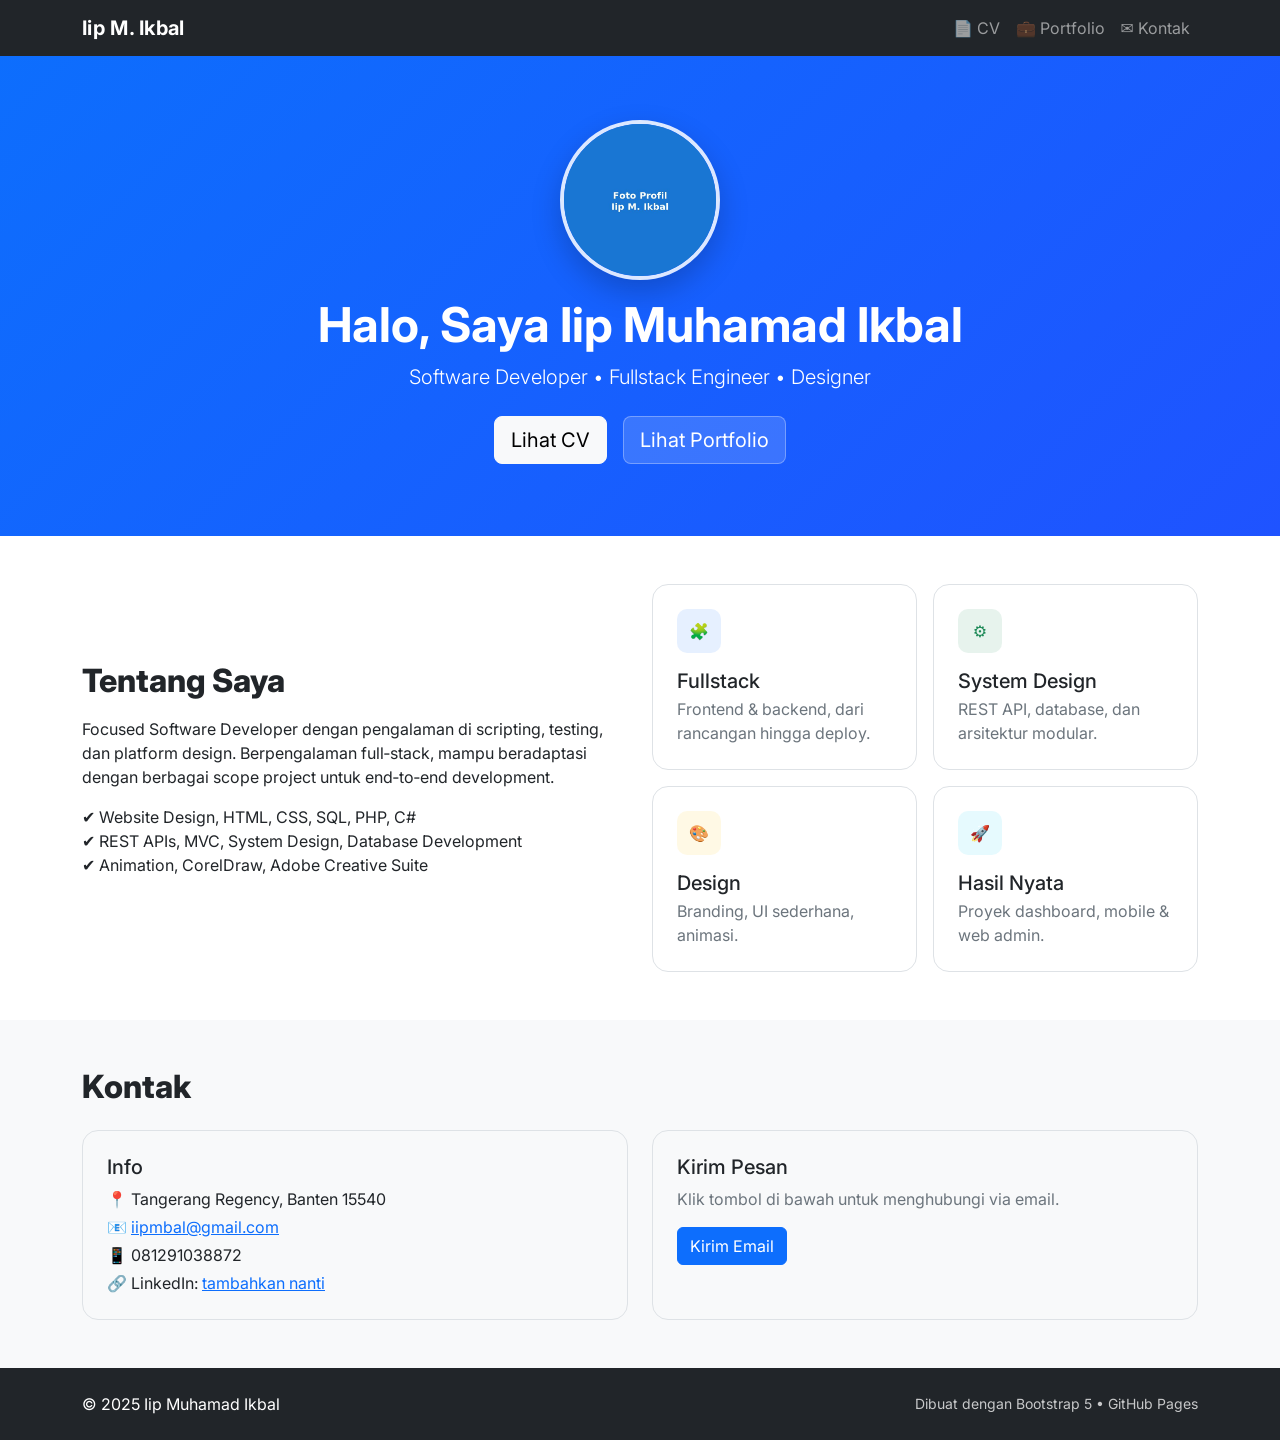
==== index.html @ e557d1f0 "Add files via upload" ====
<!DOCTYPE html>
<html lang="id">
<head>
  <meta charset="UTF-8" />
  <meta name="viewport" content="width=device-width, initial-scale=1" />
  <title>Iip Muhamad Ikbal — Portfolio</title>
  <meta name="description" content="CV & Portfolio Iip Muhamad Ikbal" />
  <link href="https://cdn.jsdelivr.net/npm/bootstrap@5.3.2/dist/css/bootstrap.min.css" rel="stylesheet" />
  <link rel="preconnect" href="https://fonts.googleapis.com">
  <link rel="preconnect" href="https://fonts.gstatic.com" crossorigin>
  <link href="https://fonts.googleapis.com/css2?family=Inter:wght@400;600;800&display=swap" rel="stylesheet">
  <style>
    body { font-family: Inter, system-ui, -apple-system, Segoe UI, Roboto, Ubuntu, Cantarell, 'Helvetica Neue', Arial, 'Noto Sans', 'Apple Color Emoji', 'Segoe UI Emoji', 'Segoe UI Symbol', 'Noto Color Emoji'; }
    .navbar-brand { font-weight: 700; letter-spacing: .3px; }
    .hero { background: linear-gradient(135deg,#0d6efd,#1f53ff); color:#fff; }
    .avatar { width: 160px; height:160px; object-fit: cover; border-radius: 50%; border:4px solid rgba(255,255,255,.85); box-shadow: 0 12px 30px rgba(0,0,0,.2); }
    .btn-soft { background: rgba(255,255,255,.15); border:1px solid rgba(255,255,255,.3); color:#fff; }
    .btn-soft:hover { background: rgba(255,255,255,.25); color:#fff; }
    .section-title { font-weight:800; }
    .feature-icon { width:44px; height:44px; border-radius:10px; display:flex; align-items:center; justify-content:center; }
    footer a { color: #fff; text-decoration: underline; }
  </style>
</head>
<body>
  <!-- Navbar -->
  <nav class="navbar navbar-expand-lg navbar-dark bg-dark fixed-top">
    <div class="container">
      <a class="navbar-brand" href="index.html">Iip M. Ikbal</a>
      <button class="navbar-toggler" type="button" data-bs-toggle="collapse" data-bs-target="#nav" aria-controls="nav" aria-expanded="false" aria-label="Toggle navigation">
        <span class="navbar-toggler-icon"></span>
      </button>
      <div id="nav" class="collapse navbar-collapse">
        <ul class="navbar-nav ms-auto">
          <li class="nav-item"><a class="nav-link" href="cv.html">📄 CV</a></li>
          <li class="nav-item"><a class="nav-link" href="portfolio.html">💼 Portfolio</a></li>
          <li class="nav-item"><a class="nav-link" href="#kontak">✉️ Kontak</a></li>
        </ul>
      </div>
    </div>
  </nav>

  <!-- Hero -->
  <header class="hero py-5 mt-5">
    <div class="container text-center py-4">
      <img src="assets/foto.jpg" class="avatar mb-3" alt="Foto Iip Muhamad Ikbal" />
      <h1 class="display-5 fw-bold">Halo, Saya Iip Muhamad Ikbal</h1>
      <p class="lead mb-4">Software Developer • Fullstack Engineer • Designer</p>
      <div class="d-flex gap-3 justify-content-center">
        <a class="btn btn-light btn-lg" href="cv.html">Lihat CV</a>
        <a class="btn btn-soft btn-lg" href="portfolio.html">Lihat Portfolio</a>
      </div>
    </div>
  </header>

  <!-- Highlight Section -->
  <section class="py-5">
    <div class="container">
      <div class="row g-4 align-items-center">
        <div class="col-lg-6">
          <h2 class="section-title mb-3">Tentang Saya</h2>
          <p>Focused Software Developer dengan pengalaman di scripting, testing, dan platform design. Berpengalaman full‑stack, mampu beradaptasi dengan berbagai scope project untuk end‑to‑end development.</p>
          <ul class="list-unstyled">
            <li>✔️ Website Design, HTML, CSS, SQL, PHP, C#</li>
            <li>✔️ REST APIs, MVC, System Design, Database Development</li>
            <li>✔️ Animation, CorelDraw, Adobe Creative Suite</li>
          </ul>
        </div>
        <div class="col-lg-6">
          <div class="row g-3">
            <div class="col-6">
              <div class="border rounded-4 p-4 h-100">
                <div class="feature-icon bg-primary bg-opacity-10 text-primary mb-3"><span>🧩</span></div>
                <h5 class="mb-1">Fullstack</h5>
                <p class="mb-0 text-secondary">Frontend & backend, dari rancangan hingga deploy.</p>
              </div>
            </div>
            <div class="col-6">
              <div class="border rounded-4 p-4 h-100">
                <div class="feature-icon bg-success bg-opacity-10 text-success mb-3"><span>⚙️</span></div>
                <h5 class="mb-1">System Design</h5>
                <p class="mb-0 text-secondary">REST API, database, dan arsitektur modular.</p>
              </div>
            </div>
            <div class="col-6">
              <div class="border rounded-4 p-4 h-100">
                <div class="feature-icon bg-warning bg-opacity-10 text-warning mb-3"><span>🎨</span></div>
                <h5 class="mb-1">Design</h5>
                <p class="mb-0 text-secondary">Branding, UI sederhana, animasi.</p>
              </div>
            </div>
            <div class="col-6">
              <div class="border rounded-4 p-4 h-100">
                <div class="feature-icon bg-info bg-opacity-10 text-info mb-3"><span>🚀</span></div>
                <h5 class="mb-1">Hasil Nyata</h5>
                <p class="mb-0 text-secondary">Proyek dashboard, mobile & web admin.</p>
              </div>
            </div>
          </div>
        </div>
      </div>
    </div>
  </section>

  <!-- Contact -->
  <section id="kontak" class="py-5 bg-light">
    <div class="container">
      <h2 class="section-title mb-4">Kontak</h2>
      <div class="row g-4">
        <div class="col-md-6">
          <div class="p-4 border rounded-4 h-100">
            <h5>Info</h5>
            <p class="mb-1">📍 Tangerang Regency, Banten 15540</p>
            <p class="mb-1">📧 <a href="mailto:iipmbal@gmail.com">iipmbal@gmail.com</a></p>
            <p class="mb-1">📱 081291038872</p>
            <p class="mb-0">🔗 LinkedIn: <a href="#" title="Tambahkan nanti">tambahkan nanti</a></p>
          </div>
        </div>
        <div class="col-md-6">
          <div class="p-4 border rounded-4 h-100">
            <h5>Kirim Pesan</h5>
            <p class="text-secondary">Klik tombol di bawah untuk menghubungi via email.</p>
            <a class="btn btn-primary" href="mailto:iipmbal@gmail.com?subject=Halo%20Iip%20-%20Terkait%20Portfolio">Kirim Email</a>
          </div>
        </div>
      </div>
    </div>
  </section>

  <footer class="bg-dark text-white py-4">
    <div class="container d-flex flex-column flex-md-row justify-content-between align-items-center">
      <div>© 2025 Iip Muhamad Ikbal</div>
      <div class="small opacity-75">Dibuat dengan Bootstrap 5 • GitHub Pages</div>
    </div>
  </footer>

  <script src="https://cdn.jsdelivr.net/npm/bootstrap@5.3.2/dist/js/bootstrap.bundle.min.js"></script>
</body>
</html>
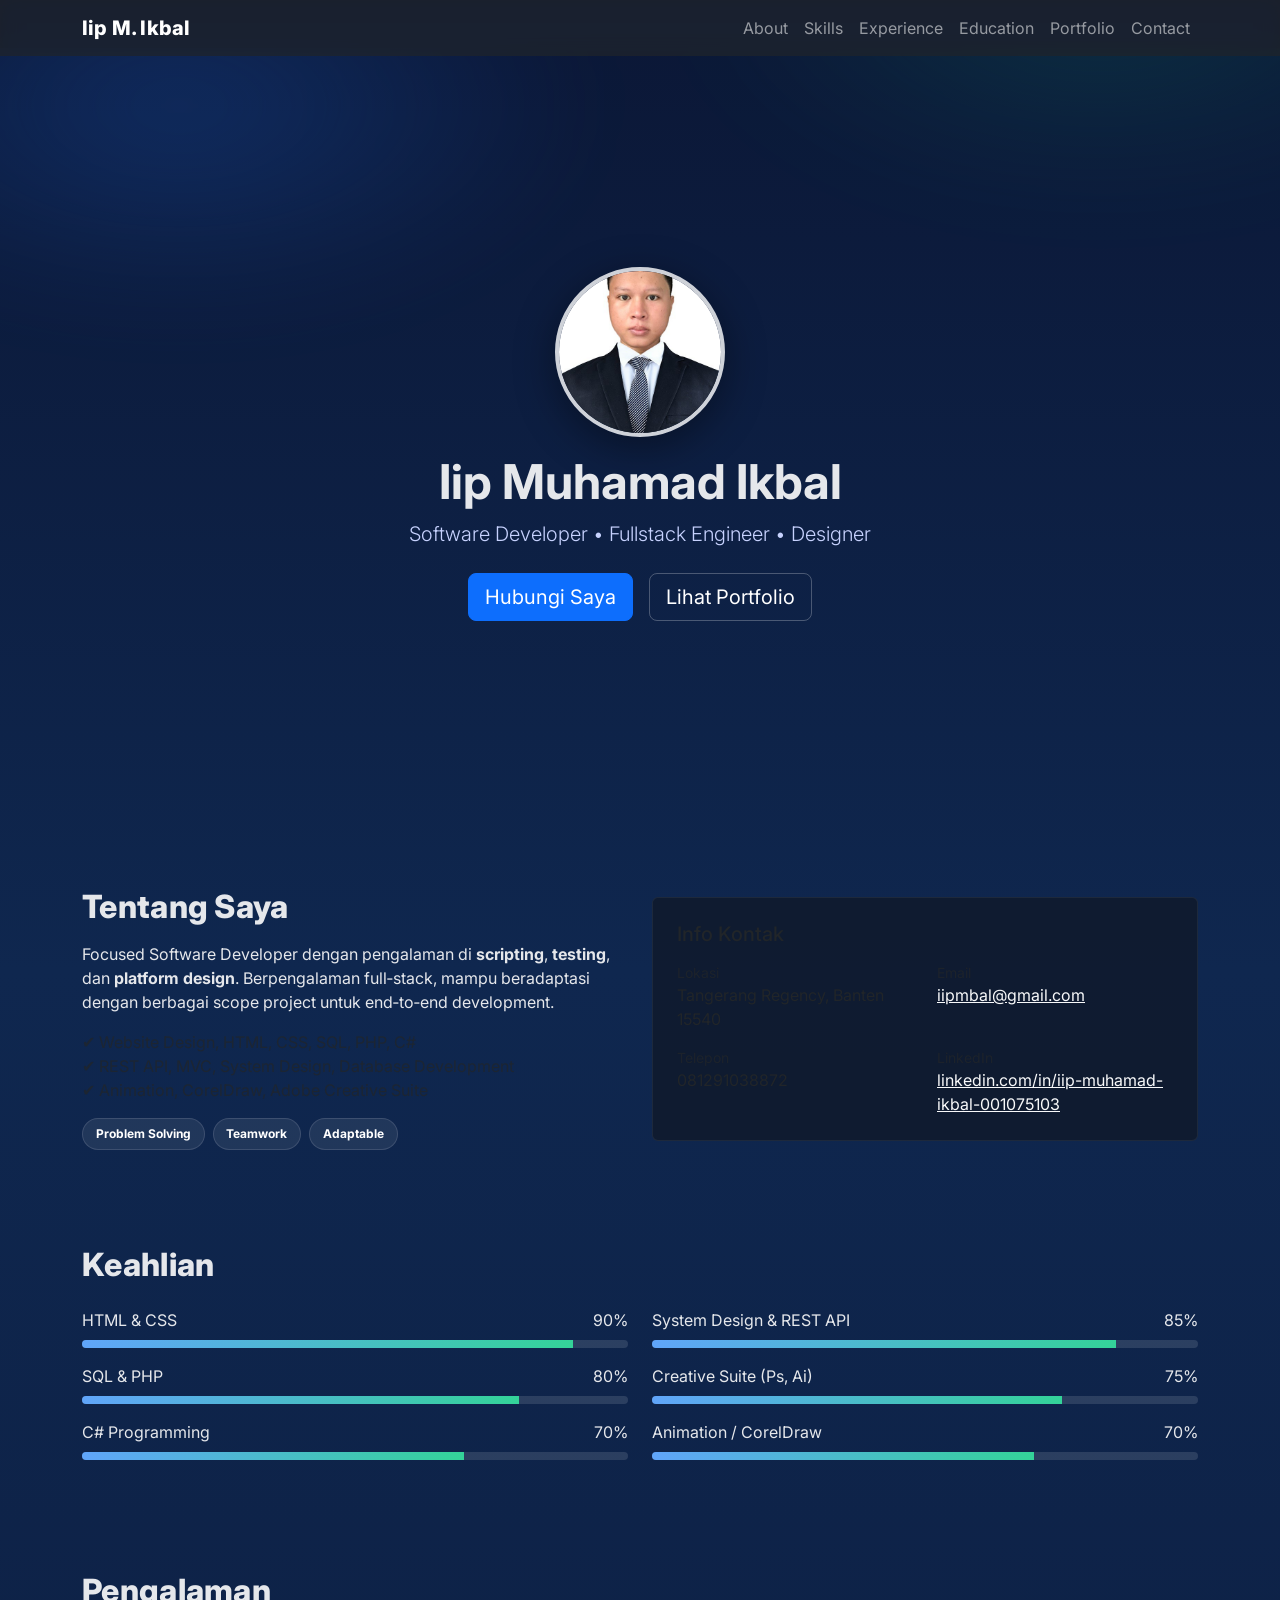
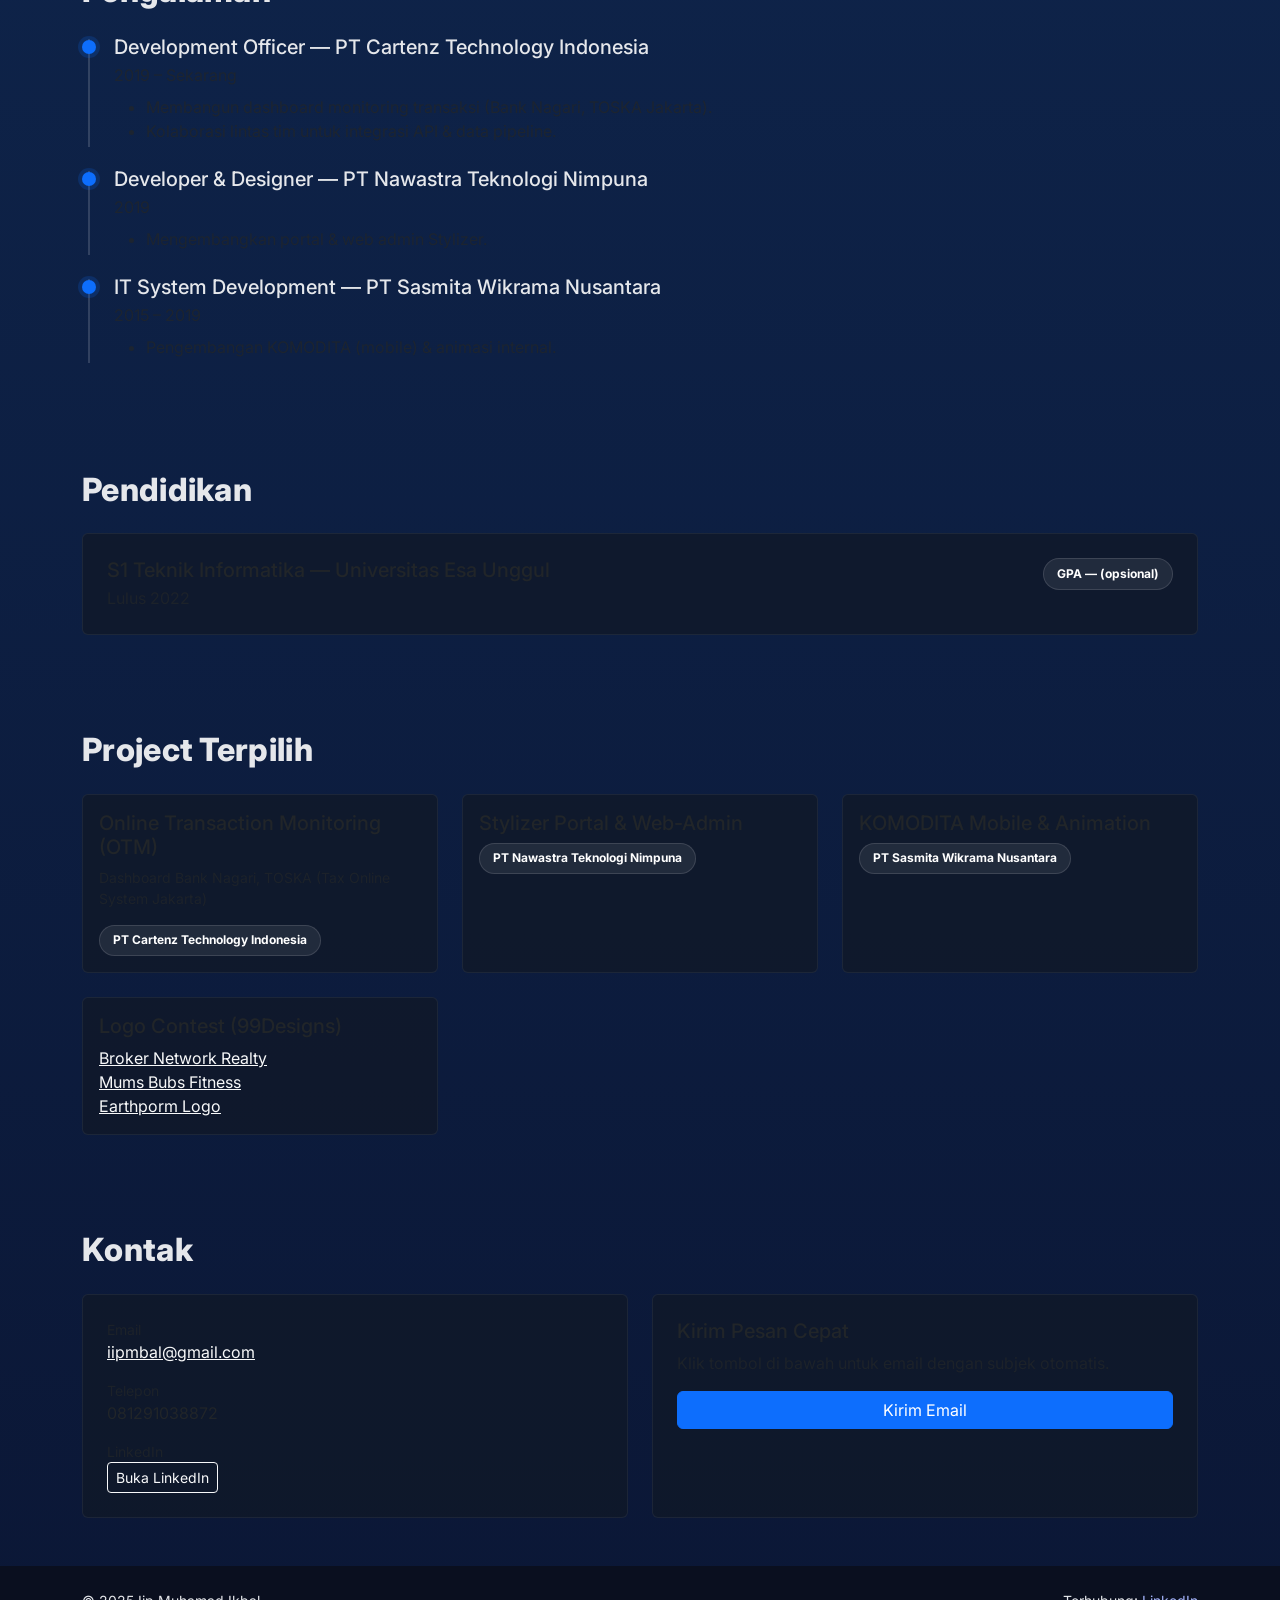
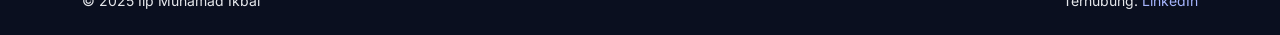
==== commit e11797e1: "Add files via upload" ====
--- a/index.html
+++ b/index.html
@@ -1,138 +1,161 @@
 <!DOCTYPE html>
-<html lang="id">
-<head>
-  <meta charset="UTF-8" />
-  <meta name="viewport" content="width=device-width, initial-scale=1" />
-  <title>Iip Muhamad Ikbal — Portfolio</title>
-  <meta name="description" content="CV & Portfolio Iip Muhamad Ikbal" />
-  <link href="https://cdn.jsdelivr.net/npm/bootstrap@5.3.2/dist/css/bootstrap.min.css" rel="stylesheet" />
-  <link rel="preconnect" href="https://fonts.googleapis.com">
-  <link rel="preconnect" href="https://fonts.gstatic.com" crossorigin>
-  <link href="https://fonts.googleapis.com/css2?family=Inter:wght@400;600;800&display=swap" rel="stylesheet">
-  <style>
-    body { font-family: Inter, system-ui, -apple-system, Segoe UI, Roboto, Ubuntu, Cantarell, 'Helvetica Neue', Arial, 'Noto Sans', 'Apple Color Emoji', 'Segoe UI Emoji', 'Segoe UI Symbol', 'Noto Color Emoji'; }
-    .navbar-brand { font-weight: 700; letter-spacing: .3px; }
-    .hero { background: linear-gradient(135deg,#0d6efd,#1f53ff); color:#fff; }
-    .avatar { width: 160px; height:160px; object-fit: cover; border-radius: 50%; border:4px solid rgba(255,255,255,.85); box-shadow: 0 12px 30px rgba(0,0,0,.2); }
-    .btn-soft { background: rgba(255,255,255,.15); border:1px solid rgba(255,255,255,.3); color:#fff; }
-    .btn-soft:hover { background: rgba(255,255,255,.25); color:#fff; }
-    .section-title { font-weight:800; }
-    .feature-icon { width:44px; height:44px; border-radius:10px; display:flex; align-items:center; justify-content:center; }
-    footer a { color: #fff; text-decoration: underline; }
-  </style>
+<html lang="id"><head>
+<meta charset="UTF-8"><meta name="viewport" content="width=device-width, initial-scale=1">
+<title>Iip Muhamad Ikbal — Portfolio</title>
+<meta name="description" content="Portfolio & CV Iip Muhamad Ikbal (Software Developer, Fullstack Engineer, Designer)">
+<link href="https://cdn.jsdelivr.net/npm/bootstrap@5.3.2/dist/css/bootstrap.min.css" rel="stylesheet">
+<link rel="preconnect" href="https://fonts.googleapis.com"><link rel="preconnect" href="https://fonts.gstatic.com" crossorigin>
+<link href="https://fonts.googleapis.com/css2?family=Inter:wght@400;600;800&display=swap" rel="stylesheet">
+<link rel="stylesheet" href="css/style.css">
 </head>
 <body>
-  <!-- Navbar -->
-  <nav class="navbar navbar-expand-lg navbar-dark bg-dark fixed-top">
-    <div class="container">
-      <a class="navbar-brand" href="index.html">Iip M. Ikbal</a>
-      <button class="navbar-toggler" type="button" data-bs-toggle="collapse" data-bs-target="#nav" aria-controls="nav" aria-expanded="false" aria-label="Toggle navigation">
-        <span class="navbar-toggler-icon"></span>
-      </button>
-      <div id="nav" class="collapse navbar-collapse">
-        <ul class="navbar-nav ms-auto">
-          <li class="nav-item"><a class="nav-link" href="cv.html">📄 CV</a></li>
-          <li class="nav-item"><a class="nav-link" href="portfolio.html">💼 Portfolio</a></li>
-          <li class="nav-item"><a class="nav-link" href="#kontak">✉️ Kontak</a></li>
-        </ul>
+<nav class="navbar navbar-expand-lg navbar-dark bg-dark bg-opacity-75 fixed-top"><div class="container">
+<a class="navbar-brand" href="#home">Iip M. Ikbal</a>
+<button class="navbar-toggler" type="button" data-bs-toggle="collapse" data-bs-target="#nav"><span class="navbar-toggler-icon"></span></button>
+<div id="nav" class="collapse navbar-collapse">
+  <ul class="navbar-nav ms-auto">
+    <li class="nav-item"><a class="nav-link" href="#about">About</a></li>
+    <li class="nav-item"><a class="nav-link" href="#skills">Skills</a></li>
+    <li class="nav-item"><a class="nav-link" href="#experience">Experience</a></li>
+    <li class="nav-item"><a class="nav-link" href="#education">Education</a></li>
+    <li class="nav-item"><a class="nav-link" href="#portfolio">Portfolio</a></li>
+    <li class="nav-item"><a class="nav-link" href="#contact">Contact</a></li>
+  </ul>
+</div></div></nav>
+
+<header id="home" class="hero py-5 mt-5">
+  <div class="glow"></div>
+  <div class="container text-center py-5">
+    <img src="assets/foto.jpg" alt="Foto Iip Muhamad Ikbal" class="avatar mb-3">
+    <h1 class="display-5 fw-bold">Iip Muhamad Ikbal</h1>
+    <p class="lead lead-muted mb-4">Software Developer • Fullstack Engineer • Designer</p>
+    <div class="d-flex gap-3 justify-content-center">
+      <a href="#contact" class="btn btn-primary btn-lg">Hubungi Saya</a>
+      <a href="#portfolio" class="btn btn-ghost btn-lg">Lihat Portfolio</a>
+    </div>
+  </div>
+</header>
+
+<section id="about" class="py-5"><div class="container">
+  <div class="row g-4 align-items-center">
+    <div class="col-lg-6">
+      <h2 class="section-title mb-3">Tentang Saya</h2>
+      <p>Focused Software Developer dengan pengalaman di <b>scripting</b>, <b>testing</b>, dan <b>platform design</b>. Berpengalaman full‑stack, mampu beradaptasi dengan berbagai scope project untuk end‑to‑end development.</p>
+      <ul class="list-unstyled text-muted">
+        <li>✔️ Website Design, HTML, CSS, SQL, PHP, C#</li>
+        <li>✔️ REST API, MVC, System Design, Database Development</li>
+        <li>✔️ Animation, CorelDraw, Adobe Creative Suite</li>
+      </ul>
+      <div class="d-flex gap-2 mt-3">
+        <span class="badge badge-skill">Problem Solving</span>
+        <span class="badge badge-skill">Teamwork</span>
+        <span class="badge badge-skill">Adaptable</span>
       </div>
     </div>
-  </nav>
-
-  <!-- Hero -->
-  <header class="hero py-5 mt-5">
-    <div class="container text-center py-4">
-      <img src="assets/foto.jpg" class="avatar mb-3" alt="Foto Iip Muhamad Ikbal" />
-      <h1 class="display-5 fw-bold">Halo, Saya Iip Muhamad Ikbal</h1>
-      <p class="lead mb-4">Software Developer • Fullstack Engineer • Designer</p>
-      <div class="d-flex gap-3 justify-content-center">
-        <a class="btn btn-light btn-lg" href="cv.html">Lihat CV</a>
-        <a class="btn btn-soft btn-lg" href="portfolio.html">Lihat Portfolio</a>
-      </div>
-    </div>
-  </header>
-
-  <!-- Highlight Section -->
-  <section class="py-5">
-    <div class="container">
-      <div class="row g-4 align-items-center">
-        <div class="col-lg-6">
-          <h2 class="section-title mb-3">Tentang Saya</h2>
-          <p>Focused Software Developer dengan pengalaman di scripting, testing, dan platform design. Berpengalaman full‑stack, mampu beradaptasi dengan berbagai scope project untuk end‑to‑end development.</p>
-          <ul class="list-unstyled">
-            <li>✔️ Website Design, HTML, CSS, SQL, PHP, C#</li>
-            <li>✔️ REST APIs, MVC, System Design, Database Development</li>
-            <li>✔️ Animation, CorelDraw, Adobe Creative Suite</li>
-          </ul>
-        </div>
-        <div class="col-lg-6">
-          <div class="row g-3">
-            <div class="col-6">
-              <div class="border rounded-4 p-4 h-100">
-                <div class="feature-icon bg-primary bg-opacity-10 text-primary mb-3"><span>🧩</span></div>
-                <h5 class="mb-1">Fullstack</h5>
-                <p class="mb-0 text-secondary">Frontend & backend, dari rancangan hingga deploy.</p>
-              </div>
-            </div>
-            <div class="col-6">
-              <div class="border rounded-4 p-4 h-100">
-                <div class="feature-icon bg-success bg-opacity-10 text-success mb-3"><span>⚙️</span></div>
-                <h5 class="mb-1">System Design</h5>
-                <p class="mb-0 text-secondary">REST API, database, dan arsitektur modular.</p>
-              </div>
-            </div>
-            <div class="col-6">
-              <div class="border rounded-4 p-4 h-100">
-                <div class="feature-icon bg-warning bg-opacity-10 text-warning mb-3"><span>🎨</span></div>
-                <h5 class="mb-1">Design</h5>
-                <p class="mb-0 text-secondary">Branding, UI sederhana, animasi.</p>
-              </div>
-            </div>
-            <div class="col-6">
-              <div class="border rounded-4 p-4 h-100">
-                <div class="feature-icon bg-info bg-opacity-10 text-info mb-3"><span>🚀</span></div>
-                <h5 class="mb-1">Hasil Nyata</h5>
-                <p class="mb-0 text-secondary">Proyek dashboard, mobile & web admin.</p>
-              </div>
-            </div>
-          </div>
+    <div class="col-lg-6">
+      <div class="card p-4">
+        <h5 class="mb-3">Info Kontak</h5>
+        <div class="row">
+          <div class="col-6"><div class="small text-muted">Lokasi</div><div>Tangerang Regency, Banten 15540</div></div>
+          <div class="col-6"><div class="small text-muted">Email</div><div><a href="mailto:iipmbal@gmail.com" class="link-light">iipmbal@gmail.com</a></div></div>
+          <div class="col-6 mt-3"><div class="small text-muted">Telepon</div><div>081291038872</div></div>
+          <div class="col-6 mt-3"><div class="small text-muted">LinkedIn</div><div><a target="_blank" href="https://www.linkedin.com/in/iip-muhamad-ikbal-001075103/" class="link-light">linkedin.com/in/iip-muhamad-ikbal-001075103</a></div></div>
         </div>
       </div>
     </div>
-  </section>
+  </div>
+</div></section>
 
-  <!-- Contact -->
-  <section id="kontak" class="py-5 bg-light">
-    <div class="container">
-      <h2 class="section-title mb-4">Kontak</h2>
-      <div class="row g-4">
-        <div class="col-md-6">
-          <div class="p-4 border rounded-4 h-100">
-            <h5>Info</h5>
-            <p class="mb-1">📍 Tangerang Regency, Banten 15540</p>
-            <p class="mb-1">📧 <a href="mailto:iipmbal@gmail.com">iipmbal@gmail.com</a></p>
-            <p class="mb-1">📱 081291038872</p>
-            <p class="mb-0">🔗 LinkedIn: <a href="#" title="Tambahkan nanti">tambahkan nanti</a></p>
-          </div>
-        </div>
-        <div class="col-md-6">
-          <div class="p-4 border rounded-4 h-100">
-            <h5>Kirim Pesan</h5>
-            <p class="text-secondary">Klik tombol di bawah untuk menghubungi via email.</p>
-            <a class="btn btn-primary" href="mailto:iipmbal@gmail.com?subject=Halo%20Iip%20-%20Terkait%20Portfolio">Kirim Email</a>
-          </div>
-        </div>
-      </div>
+<section id="skills" class="py-5"><div class="container">
+  <h2 class="section-title mb-4">Keahlian</h2>
+  <div class="row g-4">
+    <div class="col-md-6">
+      <div class="mb-2 d-flex justify-content-between"><span>HTML & CSS</span><span>90%</span></div>
+      <div class="progress mb-3"><div class="progress-bar" style="width:90%"></div></div>
+      <div class="mb-2 d-flex justify-content-between"><span>SQL & PHP</span><span>80%</span></div>
+      <div class="progress mb-3"><div class="progress-bar" style="width:80%"></div></div>
+      <div class="mb-2 d-flex justify-content-between"><span>C# Programming</span><span>70%</span></div>
+      <div class="progress mb-3"><div class="progress-bar" style="width:70%"></div></div>
     </div>
-  </section>
+    <div class="col-md-6">
+      <div class="mb-2 d-flex justify-content-between"><span>System Design & REST API</span><span>85%</span></div>
+      <div class="progress mb-3"><div class="progress-bar" style="width:85%"></div></div>
+      <div class="mb-2 d-flex justify-content-between"><span>Creative Suite (Ps, Ai)</span><span>75%</span></div>
+      <div class="progress mb-3"><div class="progress-bar" style="width:75%"></div></div>
+      <div class="mb-2 d-flex justify-content-between"><span>Animation / CorelDraw</span><span>70%</span></div>
+      <div class="progress mb-3"><div class="progress-bar" style="width:70%"></div></div>
+    </div>
+  </div>
+</div></section>
 
-  <footer class="bg-dark text-white py-4">
-    <div class="container d-flex flex-column flex-md-row justify-content-between align-items-center">
-      <div>© 2025 Iip Muhamad Ikbal</div>
-      <div class="small opacity-75">Dibuat dengan Bootstrap 5 • GitHub Pages</div>
+<section id="experience" class="py-5"><div class="container">
+  <h2 class="section-title mb-4">Pengalaman</h2>
+  <div class="timeline">
+    <div class="item mb-4">
+      <h5 class="mb-1">Development Officer — PT Cartenz Technology Indonesia</h5>
+      <div class="text-muted">2019 – Sekarang</div>
+      <ul class="mt-2 text-muted"><li>Membangun dashboard monitoring transaksi (Bank Nagari, TOSKA Jakarta).</li><li>Kolaborasi lintas tim untuk integrasi API & data pipeline.</li></ul>
     </div>
-  </footer>
+    <div class="item mb-4">
+      <h5 class="mb-1">Developer & Designer — PT Nawastra Teknologi Nimpuna</h5>
+      <div class="text-muted">2019</div>
+      <ul class="mt-2 text-muted"><li>Mengembangkan portal & web admin Stylizer.</li></ul>
+    </div>
+    <div class="item mb-2">
+      <h5 class="mb-1">IT System Development — PT Sasmita Wikrama Nusantara</h5>
+      <div class="text-muted">2015 – 2019</div>
+      <ul class="mt-2 text-muted"><li>Pengembangan KOMODITA (mobile) & animasi internal.</li></ul>
+    </div>
+  </div>
+</div></section>
 
-  <script src="https://cdn.jsdelivr.net/npm/bootstrap@5.3.2/dist/js/bootstrap.bundle.min.js"></script>
-</body>
-</html>
+<section id="education" class="py-5"><div class="container">
+  <h2 class="section-title mb-4">Pendidikan</h2>
+  <div class="card p-4">
+    <div class="d-flex flex-column flex-md-row justify-content-between align-items-start">
+      <div><h5 class="mb-1">S1 Teknik Informatika — Universitas Esa Unggul</h5><div class="text-muted">Lulus 2022</div></div>
+      <div class="badge badge-skill mt-3 mt-md-0">GPA — (opsional)</div>
+    </div>
+  </div>
+</div></section>
+
+<section id="portfolio" class="py-5"><div class="container">
+  <h2 class="section-title mb-4">Project Terpilih</h2>
+  <div class="row g-4">
+    <div class="col-md-6 col-lg-4"><div class="card project-card h-100"><div class="card-body">
+      <h5 class="card-title">Online Transaction Monitoring (OTM)</h5><p class="small text-muted">Dashboard Bank Nagari, TOSKA (Tax Online System Jakarta)</p>
+      <span class="badge badge-skill">PT Cartenz Technology Indonesia</span></div></div></div>
+    <div class="col-md-6 col-lg-4"><div class="card project-card h-100"><div class="card-body">
+      <h5 class="card-title">Stylizer Portal & Web-Admin</h5><span class="badge badge-skill">PT Nawastra Teknologi Nimpuna</span></div></div></div>
+    <div class="col-md-6 col-lg-4"><div class="card project-card h-100"><div class="card-body">
+      <h5 class="card-title">KOMODITA Mobile & Animation</h5><span class="badge badge-skill">PT Sasmita Wikrama Nusantara</span></div></div></div>
+    <div class="col-md-6 col-lg-4"><div class="card project-card h-100"><div class="card-body">
+      <h5 class="card-title">Logo Contest (99Designs)</h5>
+      <a class="d-block link-light" target="_blank" href="http://99designs.com/logo-design/contests/logo-wanted-broker-network-realty-228644">Broker Network Realty</a>
+      <a class="d-block link-light" target="_blank" href="https://99designs.com/logo-design/contests/logo-mums-bubs-fitness-160111">Mums Bubs Fitness</a>
+      <a class="d-block link-light" target="_blank" href="https://99designs.com/logo-design/contests/earthporm-needs-logo-nature-lovers-434337">Earthporm Logo</a>
+    </div></div></div>
+  </div>
+</div></section>
+
+<section id="contact" class="py-5"><div class="container">
+  <h2 class="section-title mb-4">Kontak</h2>
+  <div class="row g-4">
+    <div class="col-md-6"><div class="card p-4 h-100">
+      <div class="small text-muted">Email</div><div class="mb-3"><a href="mailto:iipmbal@gmail.com" class="link-light">iipmbal@gmail.com</a></div>
+      <div class="small text-muted">Telepon</div><div class="mb-3">081291038872</div>
+      <div class="small text-muted">LinkedIn</div><div><a target="_blank" class="btn btn-outline-light btn-sm" href="https://www.linkedin.com/in/iip-muhamad-ikbal-001075103/">Buka LinkedIn</a></div>
+    </div></div>
+    <div class="col-md-6"><div class="card p-4 h-100">
+      <h5 class="mb-2">Kirim Pesan Cepat</h5><p class="text-muted mb-3">Klik tombol di bawah untuk email dengan subjek otomatis.</p>
+      <a href="mailto:iipmbal@gmail.com?subject=Halo%20Iip%20-%20Terkait%20Portfolio" class="btn btn-primary">Kirim Email</a>
+    </div></div>
+  </div>
+</div></section>
+
+<footer class="py-4" style="background:#0a0f1f"><div class="container d-flex flex-column flex-md-row justify-content-between align-items-center">
+  <small>© 2025 Iip Muhamad Ikbal</small>
+  <small>Terhubung: <a target="_blank" href="https://www.linkedin.com/in/iip-muhamad-ikbal-001075103/">LinkedIn</a></small>
+</div></footer>
+<script src="https://cdn.jsdelivr.net/npm/bootstrap@5.3.2/dist/js/bootstrap.bundle.min.js"></script>
+</body></html>
--- a/css/style.css
+++ b/css/style.css
@@ -0,0 +1,16 @@
+:root{--primary:#0d6efd;--dark:#111827;--muted:#6b7280;--bg:#0b1736;--card:#111827}
+html{scroll-behavior:smooth}body{font-family:Inter,system-ui,Segoe UI,Roboto,Arial,sans-serif;background:linear-gradient(180deg,#0b1736,#0f274f 30%,#0b1736);color:#e5e7eb}
+.navbar{backdrop-filter:saturate(150%) blur(10px)}.navbar-dark .navbar-brand{font-weight:800;letter-spacing:.2px}
+.hero{min-height:88vh;display:flex;align-items:center;position:relative;overflow:hidden}
+.hero .glow{position:absolute;inset:-20% -10% auto -10%;height:60vh;background:radial-gradient(600px 300px at 20% 40%,rgba(35,120,252,.35),transparent 70%),radial-gradient(600px 300px at 80% 20%,rgba(16,185,129,.25),transparent 70%);filter:blur(50px);opacity:.6;pointer-events:none}
+.card{background:rgba(17,24,39,.75);border:1px solid rgba(255,255,255,.06)}
+.section-title{font-weight:800;letter-spacing:.3px}.lead-muted{color:#c7d2fe}
+.avatar{width:170px;height:170px;border-radius:50%;object-fit:cover;border:4px solid rgba(255,255,255,.8);box-shadow:0 10px 40px rgba(0,0,0,.4)}
+.badge-skill{background:rgba(255,255,255,.08);border:1px solid rgba(255,255,255,.12);padding:.55rem .8rem;border-radius:999px}
+.progress{height:8px;background:rgba(255,255,255,.12)}.progress-bar{background:linear-gradient(90deg,#60a5fa,#34d399)}
+.timeline .item{position:relative;padding-left:2rem}
+.timeline .item::before{content:"";position:absolute;left:.4rem;top:.25rem;bottom:-.25rem;width:2px;background:rgba(255,255,255,.15)}
+.timeline .item::after{content:"";position:absolute;left:0;top:.3rem;width:.9rem;height:.9rem;border-radius:50%;background:var(--primary);box-shadow:0 0 0 4px rgba(13,110,253,.18)}
+.project-card:hover{transform:translateY(-3px);transition:transform .2s ease}
+footer a{color:#a5b4fc;text-decoration:none}footer a:hover{text-decoration:underline}
+.btn-ghost{background:transparent;border:1px solid rgba(255,255,255,.25);color:#fff}.btn-ghost:hover{background:rgba(255,255,255,.08)}
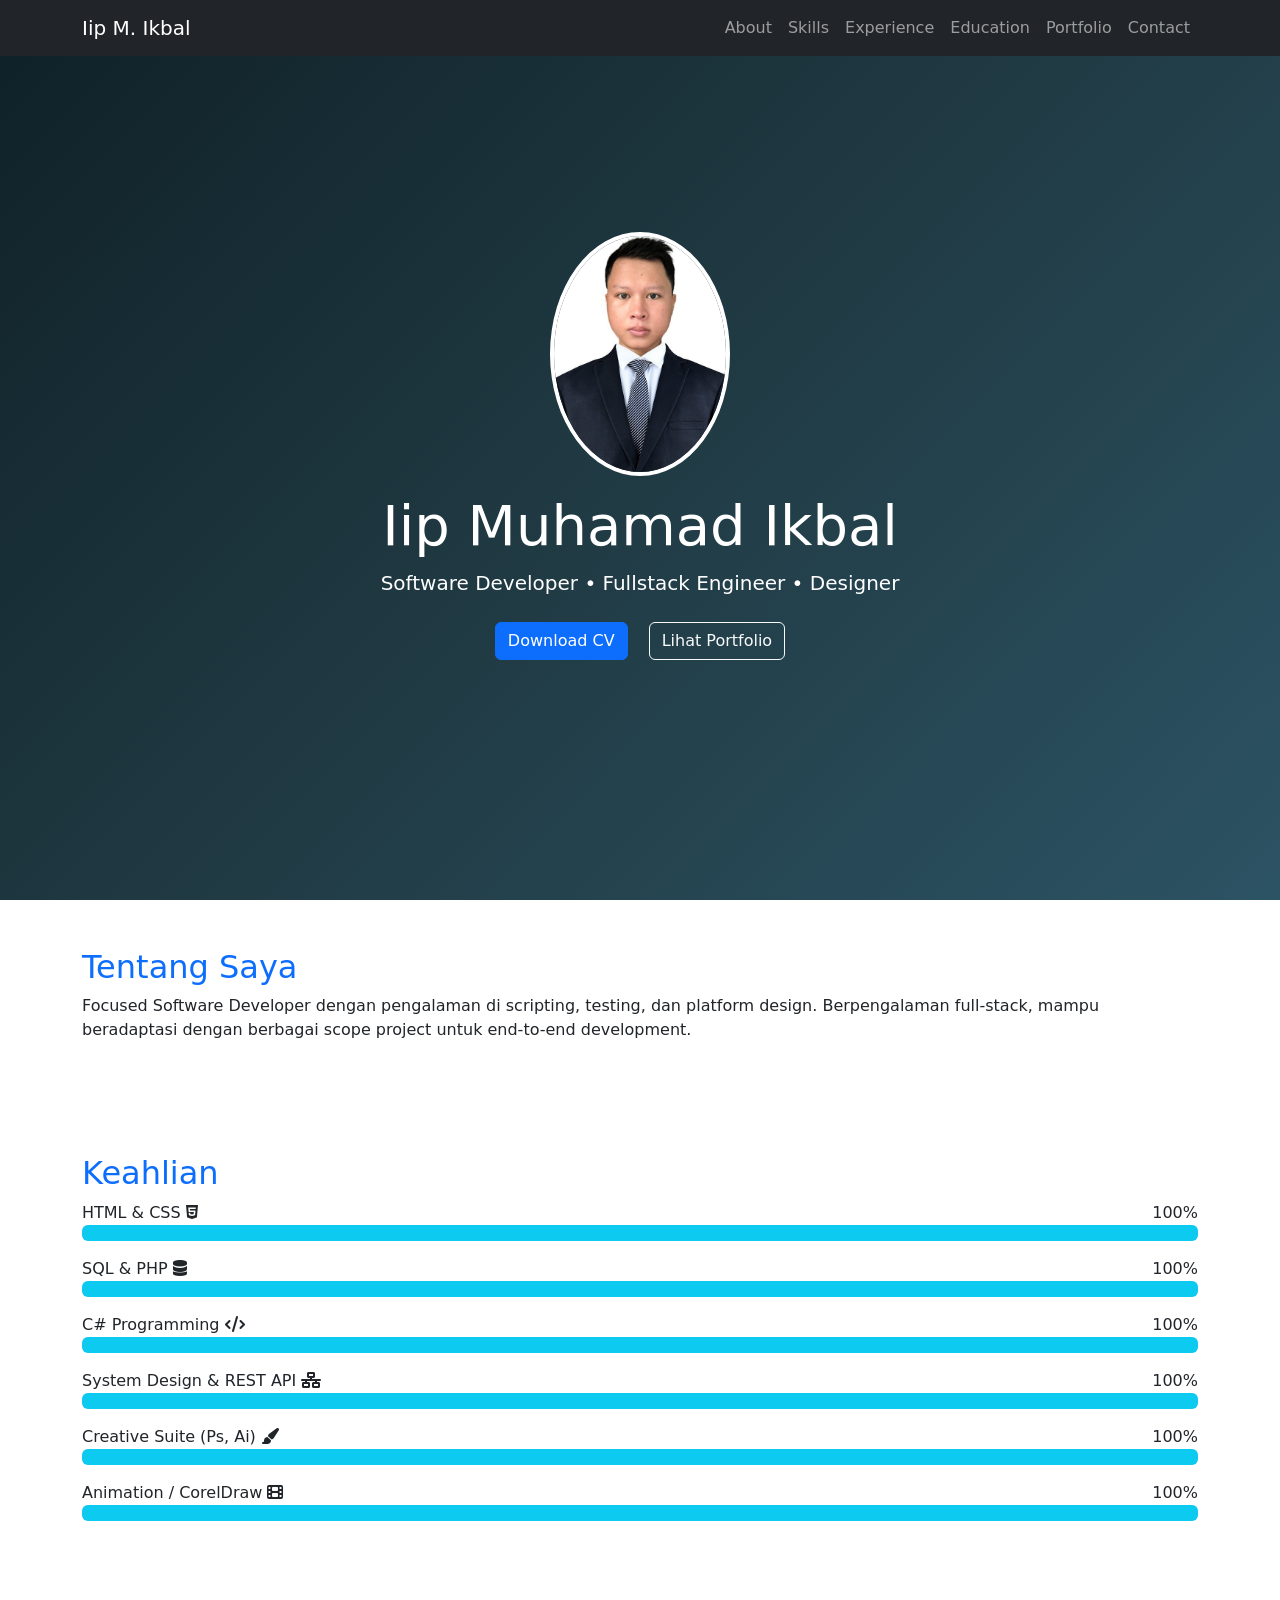
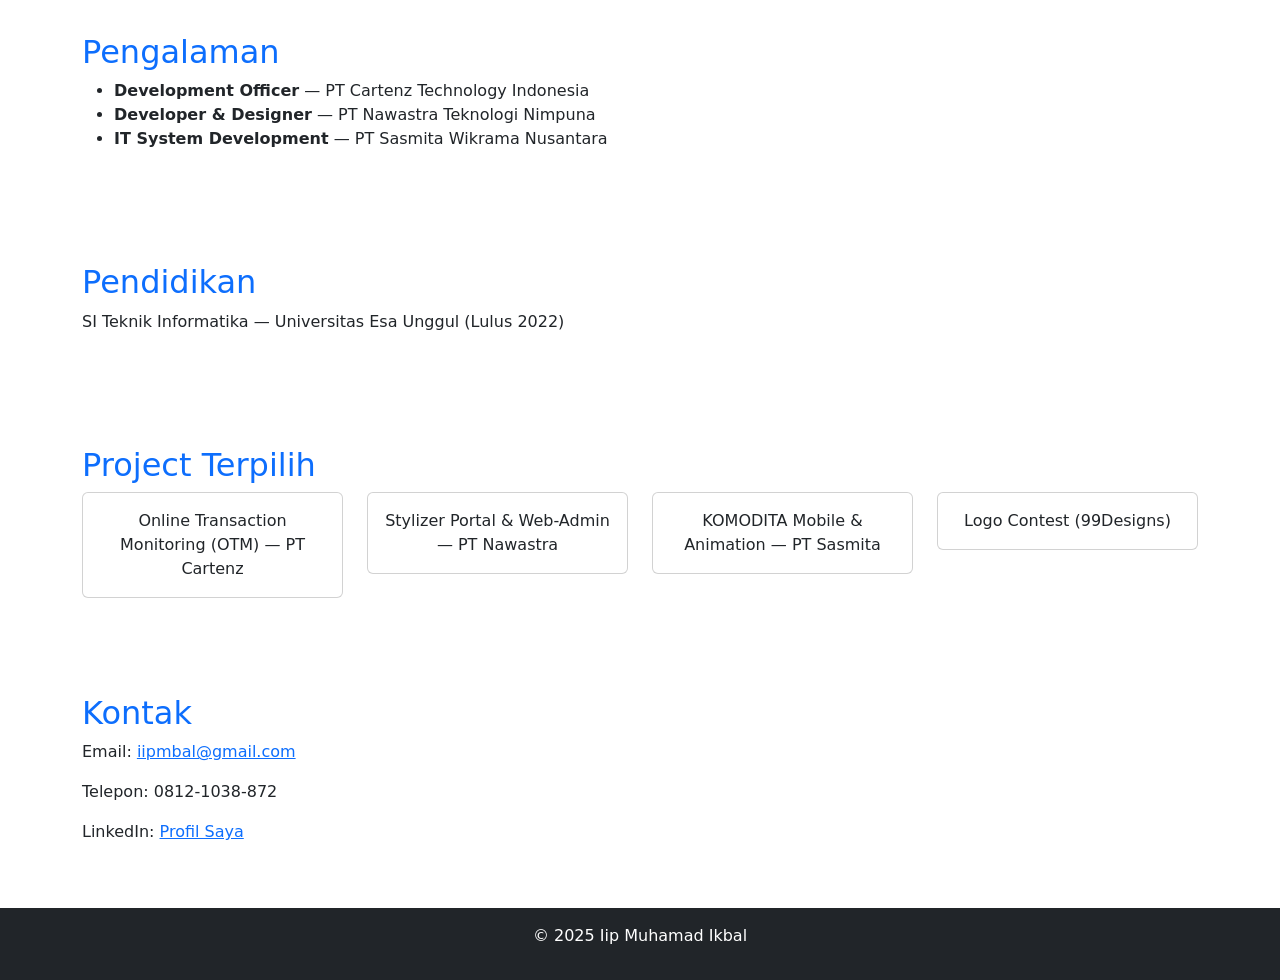
==== commit 4fe29c77: "Add files via upload" ====
--- a/index.html
+++ b/index.html
@@ -1,161 +1,119 @@
 <!DOCTYPE html>
-<html lang="id"><head>
-<meta charset="UTF-8"><meta name="viewport" content="width=device-width, initial-scale=1">
-<title>Iip Muhamad Ikbal — Portfolio</title>
-<meta name="description" content="Portfolio & CV Iip Muhamad Ikbal (Software Developer, Fullstack Engineer, Designer)">
-<link href="https://cdn.jsdelivr.net/npm/bootstrap@5.3.2/dist/css/bootstrap.min.css" rel="stylesheet">
-<link rel="preconnect" href="https://fonts.googleapis.com"><link rel="preconnect" href="https://fonts.gstatic.com" crossorigin>
-<link href="https://fonts.googleapis.com/css2?family=Inter:wght@400;600;800&display=swap" rel="stylesheet">
-<link rel="stylesheet" href="css/style.css">
+<html lang="id">
+<head>
+  <meta charset="UTF-8">
+  <meta name="viewport" content="width=device-width, initial-scale=1.0">
+  <title>Iip Muhamad Ikbal - Portfolio</title>
+  <link rel="stylesheet" href="css/style.css">
+  <!-- CDN Bootstrap, FontAwesome, AOS -->
+  <link href="https://cdn.jsdelivr.net/npm/bootstrap@5.3.2/dist/css/bootstrap.min.css" rel="stylesheet">
+  <link rel="stylesheet" href="https://cdnjs.cloudflare.com/ajax/libs/font-awesome/6.4.0/css/all.min.css">
+  <link href="https://unpkg.com/aos@2.3.1/dist/aos.css" rel="stylesheet">
 </head>
 <body>
-<nav class="navbar navbar-expand-lg navbar-dark bg-dark bg-opacity-75 fixed-top"><div class="container">
-<a class="navbar-brand" href="#home">Iip M. Ikbal</a>
-<button class="navbar-toggler" type="button" data-bs-toggle="collapse" data-bs-target="#nav"><span class="navbar-toggler-icon"></span></button>
-<div id="nav" class="collapse navbar-collapse">
-  <ul class="navbar-nav ms-auto">
-    <li class="nav-item"><a class="nav-link" href="#about">About</a></li>
-    <li class="nav-item"><a class="nav-link" href="#skills">Skills</a></li>
-    <li class="nav-item"><a class="nav-link" href="#experience">Experience</a></li>
-    <li class="nav-item"><a class="nav-link" href="#education">Education</a></li>
-    <li class="nav-item"><a class="nav-link" href="#portfolio">Portfolio</a></li>
-    <li class="nav-item"><a class="nav-link" href="#contact">Contact</a></li>
-  </ul>
-</div></div></nav>
-
-<header id="home" class="hero py-5 mt-5">
-  <div class="glow"></div>
-  <div class="container text-center py-5">
-    <img src="assets/foto.jpg" alt="Foto Iip Muhamad Ikbal" class="avatar mb-3">
-    <h1 class="display-5 fw-bold">Iip Muhamad Ikbal</h1>
-    <p class="lead lead-muted mb-4">Software Developer • Fullstack Engineer • Designer</p>
-    <div class="d-flex gap-3 justify-content-center">
-      <a href="#contact" class="btn btn-primary btn-lg">Hubungi Saya</a>
-      <a href="#portfolio" class="btn btn-ghost btn-lg">Lihat Portfolio</a>
-    </div>
-  </div>
-</header>
-
-<section id="about" class="py-5"><div class="container">
-  <div class="row g-4 align-items-center">
-    <div class="col-lg-6">
-      <h2 class="section-title mb-3">Tentang Saya</h2>
-      <p>Focused Software Developer dengan pengalaman di <b>scripting</b>, <b>testing</b>, dan <b>platform design</b>. Berpengalaman full‑stack, mampu beradaptasi dengan berbagai scope project untuk end‑to‑end development.</p>
-      <ul class="list-unstyled text-muted">
-        <li>✔️ Website Design, HTML, CSS, SQL, PHP, C#</li>
-        <li>✔️ REST API, MVC, System Design, Database Development</li>
-        <li>✔️ Animation, CorelDraw, Adobe Creative Suite</li>
-      </ul>
-      <div class="d-flex gap-2 mt-3">
-        <span class="badge badge-skill">Problem Solving</span>
-        <span class="badge badge-skill">Teamwork</span>
-        <span class="badge badge-skill">Adaptable</span>
+  <!-- Navbar -->
+  <nav class="navbar navbar-expand-lg navbar-dark bg-dark fixed-top">
+    <div class="container">
+      <a class="navbar-brand" href="#">Iip M. Ikbal</a>
+      <button class="navbar-toggler" type="button" data-bs-toggle="collapse" data-bs-target="#navbarNav">
+        <span class="navbar-toggler-icon"></span>
+      </button>
+      <div class="collapse navbar-collapse" id="navbarNav">
+        <ul class="navbar-nav ms-auto">
+          <li class="nav-item"><a class="nav-link" href="#about">About</a></li>
+          <li class="nav-item"><a class="nav-link" href="#skills">Skills</a></li>
+          <li class="nav-item"><a class="nav-link" href="#experience">Experience</a></li>
+          <li class="nav-item"><a class="nav-link" href="#education">Education</a></li>
+          <li class="nav-item"><a class="nav-link" href="#portfolio">Portfolio</a></li>
+          <li class="nav-item"><a class="nav-link" href="#contact">Contact</a></li>
+        </ul>
       </div>
     </div>
-    <div class="col-lg-6">
-      <div class="card p-4">
-        <h5 class="mb-3">Info Kontak</h5>
-        <div class="row">
-          <div class="col-6"><div class="small text-muted">Lokasi</div><div>Tangerang Regency, Banten 15540</div></div>
-          <div class="col-6"><div class="small text-muted">Email</div><div><a href="mailto:iipmbal@gmail.com" class="link-light">iipmbal@gmail.com</a></div></div>
-          <div class="col-6 mt-3"><div class="small text-muted">Telepon</div><div>081291038872</div></div>
-          <div class="col-6 mt-3"><div class="small text-muted">LinkedIn</div><div><a target="_blank" href="https://www.linkedin.com/in/iip-muhamad-ikbal-001075103/" class="link-light">linkedin.com/in/iip-muhamad-ikbal-001075103</a></div></div>
-        </div>
-      </div>
+  </nav>
+
+  <!-- Hero -->
+  <section class="hero text-center text-white d-flex flex-column align-items-center justify-content-center" data-aos="fade-up">
+    <img src="assets/foto.jpg" alt="Foto Profil" class="profile-img mb-3">
+    <h1 class="display-4">Iip Muhamad Ikbal</h1>
+    <p class="lead">Software Developer • Fullstack Engineer • Designer</p>
+    <div>
+      <a href="cv.pdf" class="btn btn-primary m-2" download>Download CV</a>
+      <a href="#portfolio" class="btn btn-outline-light m-2">Lihat Portfolio</a>
     </div>
-  </div>
-</div></section>
+  </section>
 
-<section id="skills" class="py-5"><div class="container">
-  <h2 class="section-title mb-4">Keahlian</h2>
-  <div class="row g-4">
-    <div class="col-md-6">
-      <div class="mb-2 d-flex justify-content-between"><span>HTML & CSS</span><span>90%</span></div>
-      <div class="progress mb-3"><div class="progress-bar" style="width:90%"></div></div>
-      <div class="mb-2 d-flex justify-content-between"><span>SQL & PHP</span><span>80%</span></div>
-      <div class="progress mb-3"><div class="progress-bar" style="width:80%"></div></div>
-      <div class="mb-2 d-flex justify-content-between"><span>C# Programming</span><span>70%</span></div>
-      <div class="progress mb-3"><div class="progress-bar" style="width:70%"></div></div>
+  <!-- About -->
+  <section id="about" class="container py-5" data-aos="fade-up">
+    <h2 class="text-primary">Tentang Saya</h2>
+    <p>Focused Software Developer dengan pengalaman di scripting, testing, dan platform design. Berpengalaman full-stack, mampu beradaptasi dengan berbagai scope project untuk end-to-end development.</p>
+  </section>
+
+  <!-- Skills -->
+  <section id="skills" class="container py-5" data-aos="fade-up">
+    <h2 class="text-primary">Keahlian</h2>
+    <div class="mb-3">HTML & CSS <i class="fab fa-html5"></i> <span class="float-end">100%</span>
+      <div class="progress"><div class="progress-bar bg-info" style="width:100%"></div></div>
     </div>
-    <div class="col-md-6">
-      <div class="mb-2 d-flex justify-content-between"><span>System Design & REST API</span><span>85%</span></div>
-      <div class="progress mb-3"><div class="progress-bar" style="width:85%"></div></div>
-      <div class="mb-2 d-flex justify-content-between"><span>Creative Suite (Ps, Ai)</span><span>75%</span></div>
-      <div class="progress mb-3"><div class="progress-bar" style="width:75%"></div></div>
-      <div class="mb-2 d-flex justify-content-between"><span>Animation / CorelDraw</span><span>70%</span></div>
-      <div class="progress mb-3"><div class="progress-bar" style="width:70%"></div></div>
+    <div class="mb-3">SQL & PHP <i class="fas fa-database"></i> <span class="float-end">100%</span>
+      <div class="progress"><div class="progress-bar bg-info" style="width:100%"></div></div>
     </div>
-  </div>
-</div></section>
+    <div class="mb-3">C# Programming <i class="fas fa-code"></i> <span class="float-end">100%</span>
+      <div class="progress"><div class="progress-bar bg-info" style="width:100%"></div></div>
+    </div>
+    <div class="mb-3">System Design & REST API <i class="fas fa-network-wired"></i> <span class="float-end">100%</span>
+      <div class="progress"><div class="progress-bar bg-info" style="width:100%"></div></div>
+    </div>
+    <div class="mb-3">Creative Suite (Ps, Ai) <i class="fas fa-paint-brush"></i> <span class="float-end">100%</span>
+      <div class="progress"><div class="progress-bar bg-info" style="width:100%"></div></div>
+    </div>
+    <div class="mb-3">Animation / CorelDraw <i class="fas fa-film"></i> <span class="float-end">100%</span>
+      <div class="progress"><div class="progress-bar bg-info" style="width:100%"></div></div>
+    </div>
+  </section>
 
-<section id="experience" class="py-5"><div class="container">
-  <h2 class="section-title mb-4">Pengalaman</h2>
-  <div class="timeline">
-    <div class="item mb-4">
-      <h5 class="mb-1">Development Officer — PT Cartenz Technology Indonesia</h5>
-      <div class="text-muted">2019 – Sekarang</div>
-      <ul class="mt-2 text-muted"><li>Membangun dashboard monitoring transaksi (Bank Nagari, TOSKA Jakarta).</li><li>Kolaborasi lintas tim untuk integrasi API & data pipeline.</li></ul>
+  <!-- Experience -->
+  <section id="experience" class="container py-5" data-aos="fade-up">
+    <h2 class="text-primary">Pengalaman</h2>
+    <ul>
+      <li><strong>Development Officer</strong> — PT Cartenz Technology Indonesia</li>
+      <li><strong>Developer & Designer</strong> — PT Nawastra Teknologi Nimpuna</li>
+      <li><strong>IT System Development</strong> — PT Sasmita Wikrama Nusantara</li>
+    </ul>
+  </section>
+
+  <!-- Education -->
+  <section id="education" class="container py-5" data-aos="fade-up">
+    <h2 class="text-primary">Pendidikan</h2>
+    <p>SI Teknik Informatika — Universitas Esa Unggul (Lulus 2022)</p>
+  </section>
+
+  <!-- Portfolio -->
+  <section id="portfolio" class="container py-5" data-aos="fade-up">
+    <h2 class="text-primary">Project Terpilih</h2>
+    <div class="row">
+      <div class="col-md-3"><div class="card p-3">Online Transaction Monitoring (OTM) — PT Cartenz</div></div>
+      <div class="col-md-3"><div class="card p-3">Stylizer Portal & Web-Admin — PT Nawastra</div></div>
+      <div class="col-md-3"><div class="card p-3">KOMODITA Mobile & Animation — PT Sasmita</div></div>
+      <div class="col-md-3"><div class="card p-3">Logo Contest (99Designs)</div></div>
     </div>
-    <div class="item mb-4">
-      <h5 class="mb-1">Developer & Designer — PT Nawastra Teknologi Nimpuna</h5>
-      <div class="text-muted">2019</div>
-      <ul class="mt-2 text-muted"><li>Mengembangkan portal & web admin Stylizer.</li></ul>
-    </div>
-    <div class="item mb-2">
-      <h5 class="mb-1">IT System Development — PT Sasmita Wikrama Nusantara</h5>
-      <div class="text-muted">2015 – 2019</div>
-      <ul class="mt-2 text-muted"><li>Pengembangan KOMODITA (mobile) & animasi internal.</li></ul>
-    </div>
-  </div>
-</div></section>
+  </section>
 
-<section id="education" class="py-5"><div class="container">
-  <h2 class="section-title mb-4">Pendidikan</h2>
-  <div class="card p-4">
-    <div class="d-flex flex-column flex-md-row justify-content-between align-items-start">
-      <div><h5 class="mb-1">S1 Teknik Informatika — Universitas Esa Unggul</h5><div class="text-muted">Lulus 2022</div></div>
-      <div class="badge badge-skill mt-3 mt-md-0">GPA — (opsional)</div>
-    </div>
-  </div>
-</div></section>
+  <!-- Contact -->
+  <section id="contact" class="container py-5" data-aos="fade-up">
+    <h2 class="text-primary">Kontak</h2>
+    <p>Email: <a href="mailto:iipmbal@gmail.com">iipmbal@gmail.com</a></p>
+    <p>Telepon: 0812-1038-872</p>
+    <p>LinkedIn: <a href="https://www.linkedin.com/in/iip-muhamad-ikbal-001075103/">Profil Saya</a></p>
+  </section>
 
-<section id="portfolio" class="py-5"><div class="container">
-  <h2 class="section-title mb-4">Project Terpilih</h2>
-  <div class="row g-4">
-    <div class="col-md-6 col-lg-4"><div class="card project-card h-100"><div class="card-body">
-      <h5 class="card-title">Online Transaction Monitoring (OTM)</h5><p class="small text-muted">Dashboard Bank Nagari, TOSKA (Tax Online System Jakarta)</p>
-      <span class="badge badge-skill">PT Cartenz Technology Indonesia</span></div></div></div>
-    <div class="col-md-6 col-lg-4"><div class="card project-card h-100"><div class="card-body">
-      <h5 class="card-title">Stylizer Portal & Web-Admin</h5><span class="badge badge-skill">PT Nawastra Teknologi Nimpuna</span></div></div></div>
-    <div class="col-md-6 col-lg-4"><div class="card project-card h-100"><div class="card-body">
-      <h5 class="card-title">KOMODITA Mobile & Animation</h5><span class="badge badge-skill">PT Sasmita Wikrama Nusantara</span></div></div></div>
-    <div class="col-md-6 col-lg-4"><div class="card project-card h-100"><div class="card-body">
-      <h5 class="card-title">Logo Contest (99Designs)</h5>
-      <a class="d-block link-light" target="_blank" href="http://99designs.com/logo-design/contests/logo-wanted-broker-network-realty-228644">Broker Network Realty</a>
-      <a class="d-block link-light" target="_blank" href="https://99designs.com/logo-design/contests/logo-mums-bubs-fitness-160111">Mums Bubs Fitness</a>
-      <a class="d-block link-light" target="_blank" href="https://99designs.com/logo-design/contests/earthporm-needs-logo-nature-lovers-434337">Earthporm Logo</a>
-    </div></div></div>
-  </div>
-</div></section>
+  <!-- Footer -->
+  <footer class="bg-dark text-white text-center py-3">
+    <p>© 2025 Iip Muhamad Ikbal</p>
+  </footer>
 
-<section id="contact" class="py-5"><div class="container">
-  <h2 class="section-title mb-4">Kontak</h2>
-  <div class="row g-4">
-    <div class="col-md-6"><div class="card p-4 h-100">
-      <div class="small text-muted">Email</div><div class="mb-3"><a href="mailto:iipmbal@gmail.com" class="link-light">iipmbal@gmail.com</a></div>
-      <div class="small text-muted">Telepon</div><div class="mb-3">081291038872</div>
-      <div class="small text-muted">LinkedIn</div><div><a target="_blank" class="btn btn-outline-light btn-sm" href="https://www.linkedin.com/in/iip-muhamad-ikbal-001075103/">Buka LinkedIn</a></div>
-    </div></div>
-    <div class="col-md-6"><div class="card p-4 h-100">
-      <h5 class="mb-2">Kirim Pesan Cepat</h5><p class="text-muted mb-3">Klik tombol di bawah untuk email dengan subjek otomatis.</p>
-      <a href="mailto:iipmbal@gmail.com?subject=Halo%20Iip%20-%20Terkait%20Portfolio" class="btn btn-primary">Kirim Email</a>
-    </div></div>
-  </div>
-</div></section>
-
-<footer class="py-4" style="background:#0a0f1f"><div class="container d-flex flex-column flex-md-row justify-content-between align-items-center">
-  <small>© 2025 Iip Muhamad Ikbal</small>
-  <small>Terhubung: <a target="_blank" href="https://www.linkedin.com/in/iip-muhamad-ikbal-001075103/">LinkedIn</a></small>
-</div></footer>
-<script src="https://cdn.jsdelivr.net/npm/bootstrap@5.3.2/dist/js/bootstrap.bundle.min.js"></script>
-</body></html>
+  <!-- JS -->
+  <script src="https://cdn.jsdelivr.net/npm/bootstrap@5.3.2/dist/js/bootstrap.bundle.min.js"></script>
+  <script src="https://unpkg.com/aos@2.3.1/dist/aos.js"></script>
+  <script>AOS.init();</script>
+</body>
+</html>
--- a/css/style.css
+++ b/css/style.css
@@ -1,16 +1,10 @@
-:root{--primary:#0d6efd;--dark:#111827;--muted:#6b7280;--bg:#0b1736;--card:#111827}
-html{scroll-behavior:smooth}body{font-family:Inter,system-ui,Segoe UI,Roboto,Arial,sans-serif;background:linear-gradient(180deg,#0b1736,#0f274f 30%,#0b1736);color:#e5e7eb}
-.navbar{backdrop-filter:saturate(150%) blur(10px)}.navbar-dark .navbar-brand{font-weight:800;letter-spacing:.2px}
-.hero{min-height:88vh;display:flex;align-items:center;position:relative;overflow:hidden}
-.hero .glow{position:absolute;inset:-20% -10% auto -10%;height:60vh;background:radial-gradient(600px 300px at 20% 40%,rgba(35,120,252,.35),transparent 70%),radial-gradient(600px 300px at 80% 20%,rgba(16,185,129,.25),transparent 70%);filter:blur(50px);opacity:.6;pointer-events:none}
-.card{background:rgba(17,24,39,.75);border:1px solid rgba(255,255,255,.06)}
-.section-title{font-weight:800;letter-spacing:.3px}.lead-muted{color:#c7d2fe}
-.avatar{width:170px;height:170px;border-radius:50%;object-fit:cover;border:4px solid rgba(255,255,255,.8);box-shadow:0 10px 40px rgba(0,0,0,.4)}
-.badge-skill{background:rgba(255,255,255,.08);border:1px solid rgba(255,255,255,.12);padding:.55rem .8rem;border-radius:999px}
-.progress{height:8px;background:rgba(255,255,255,.12)}.progress-bar{background:linear-gradient(90deg,#60a5fa,#34d399)}
-.timeline .item{position:relative;padding-left:2rem}
-.timeline .item::before{content:"";position:absolute;left:.4rem;top:.25rem;bottom:-.25rem;width:2px;background:rgba(255,255,255,.15)}
-.timeline .item::after{content:"";position:absolute;left:0;top:.3rem;width:.9rem;height:.9rem;border-radius:50%;background:var(--primary);box-shadow:0 0 0 4px rgba(13,110,253,.18)}
-.project-card:hover{transform:translateY(-3px);transition:transform .2s ease}
-footer a{color:#a5b4fc;text-decoration:none}footer a:hover{text-decoration:underline}
-.btn-ghost{background:transparent;border:1px solid rgba(255,255,255,.25);color:#fff}.btn-ghost:hover{background:rgba(255,255,255,.08)}+.hero {
+  height: 100vh;
+  background: linear-gradient(135deg, #0f2027, #203a43, #2c5364);
+}
+.hero .profile-img {
+  width: 180px;
+  border-radius: 50%;
+  border: 4px solid #fff;
+}
+.card { background:#f8f9fa; border-radius:8px; text-align:center; }
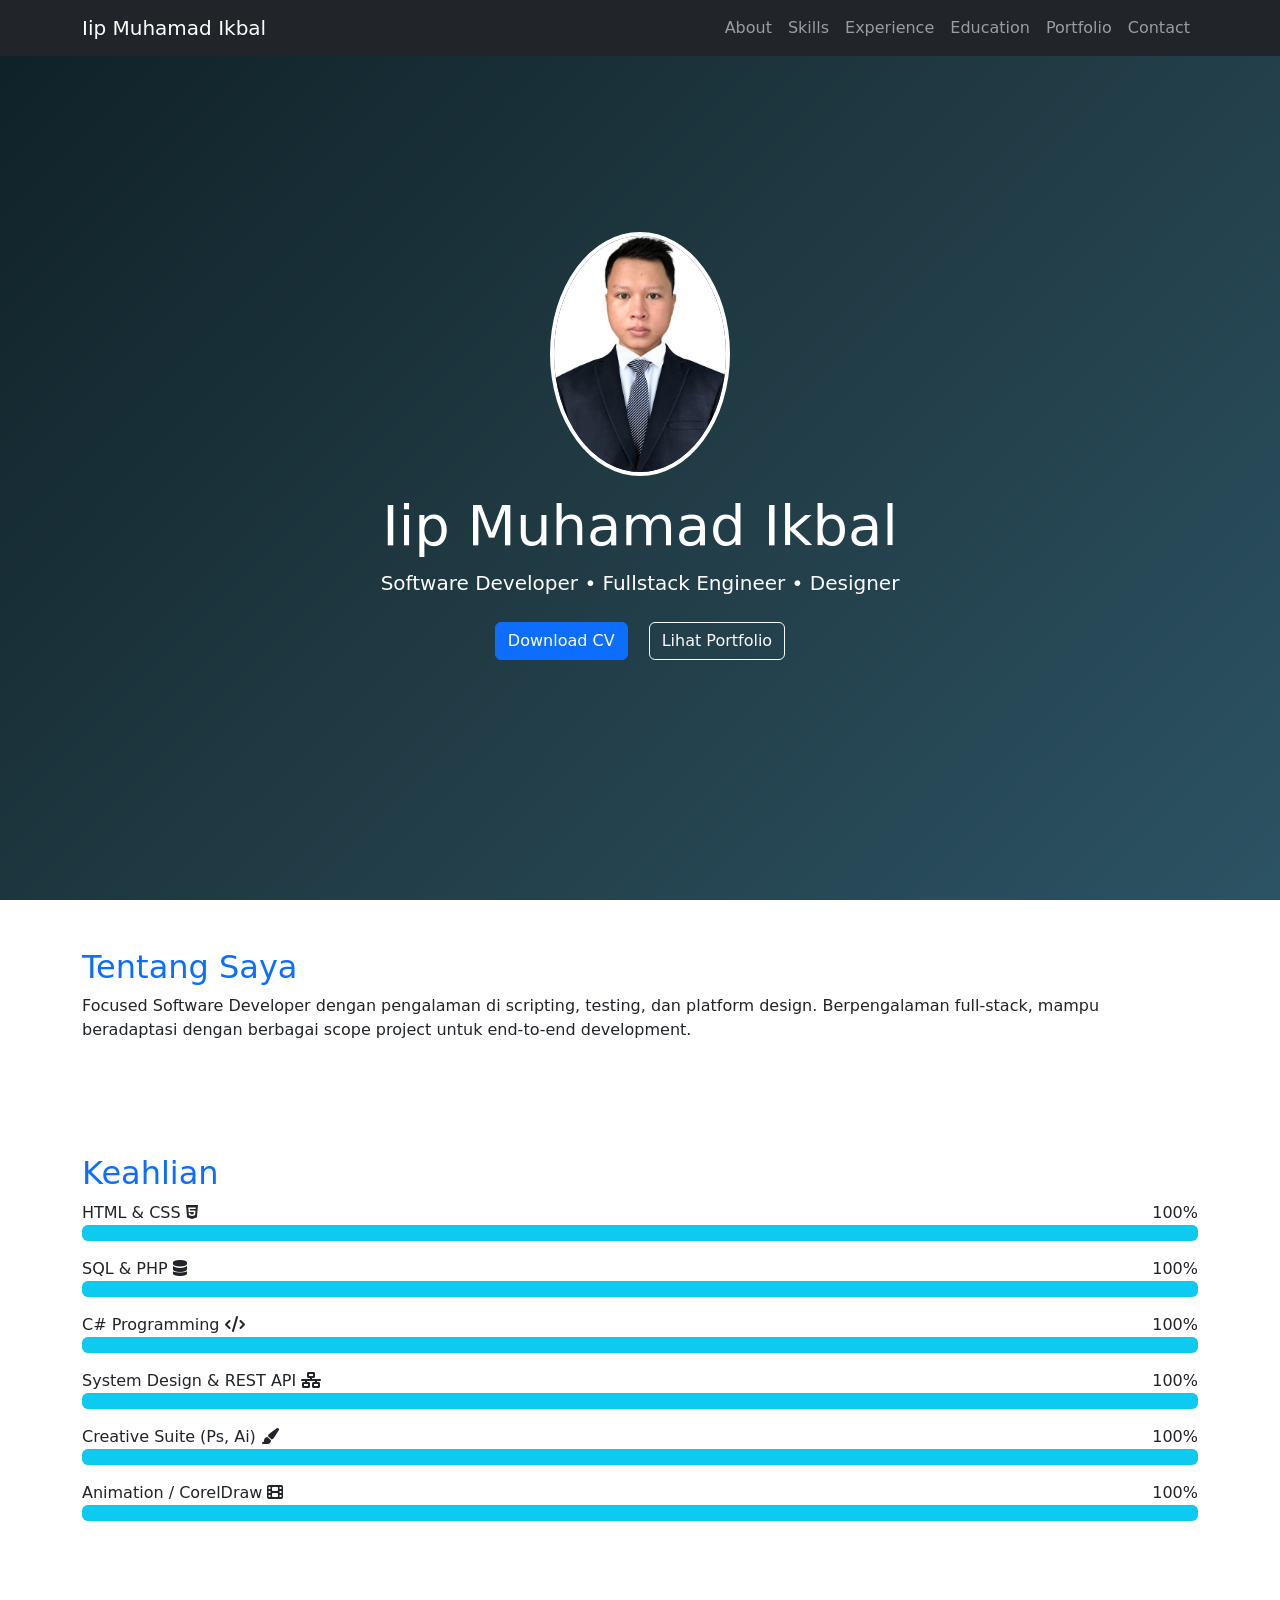
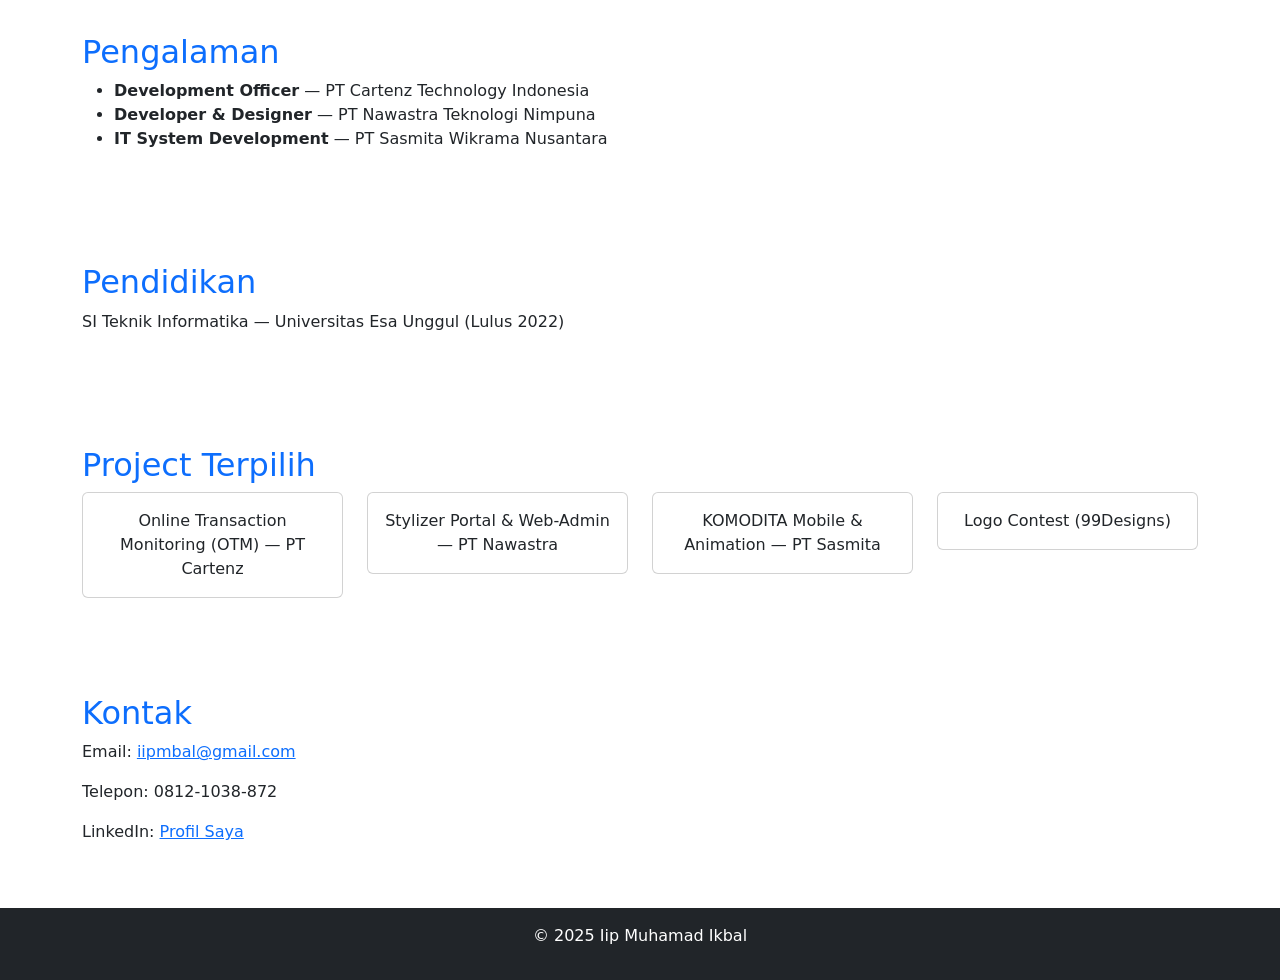
==== commit 70edff53: "Update index.html" ====
--- a/index.html
+++ b/index.html
@@ -14,7 +14,7 @@
   <!-- Navbar -->
   <nav class="navbar navbar-expand-lg navbar-dark bg-dark fixed-top">
     <div class="container">
-      <a class="navbar-brand" href="#">Iip M. Ikbal</a>
+      <a class="navbar-brand" href="#">Iip Muhamad Ikbal</a>
       <button class="navbar-toggler" type="button" data-bs-toggle="collapse" data-bs-target="#navbarNav">
         <span class="navbar-toggler-icon"></span>
       </button>
@@ -37,7 +37,7 @@
     <h1 class="display-4">Iip Muhamad Ikbal</h1>
     <p class="lead">Software Developer • Fullstack Engineer • Designer</p>
     <div>
-      <a href="cv.pdf" class="btn btn-primary m-2" download>Download CV</a>
+      <a href="assets/MY-CV.pdf" class="btn btn-primary m-2" download>Download CV</a>
       <a href="#portfolio" class="btn btn-outline-light m-2">Lihat Portfolio</a>
     </div>
   </section>
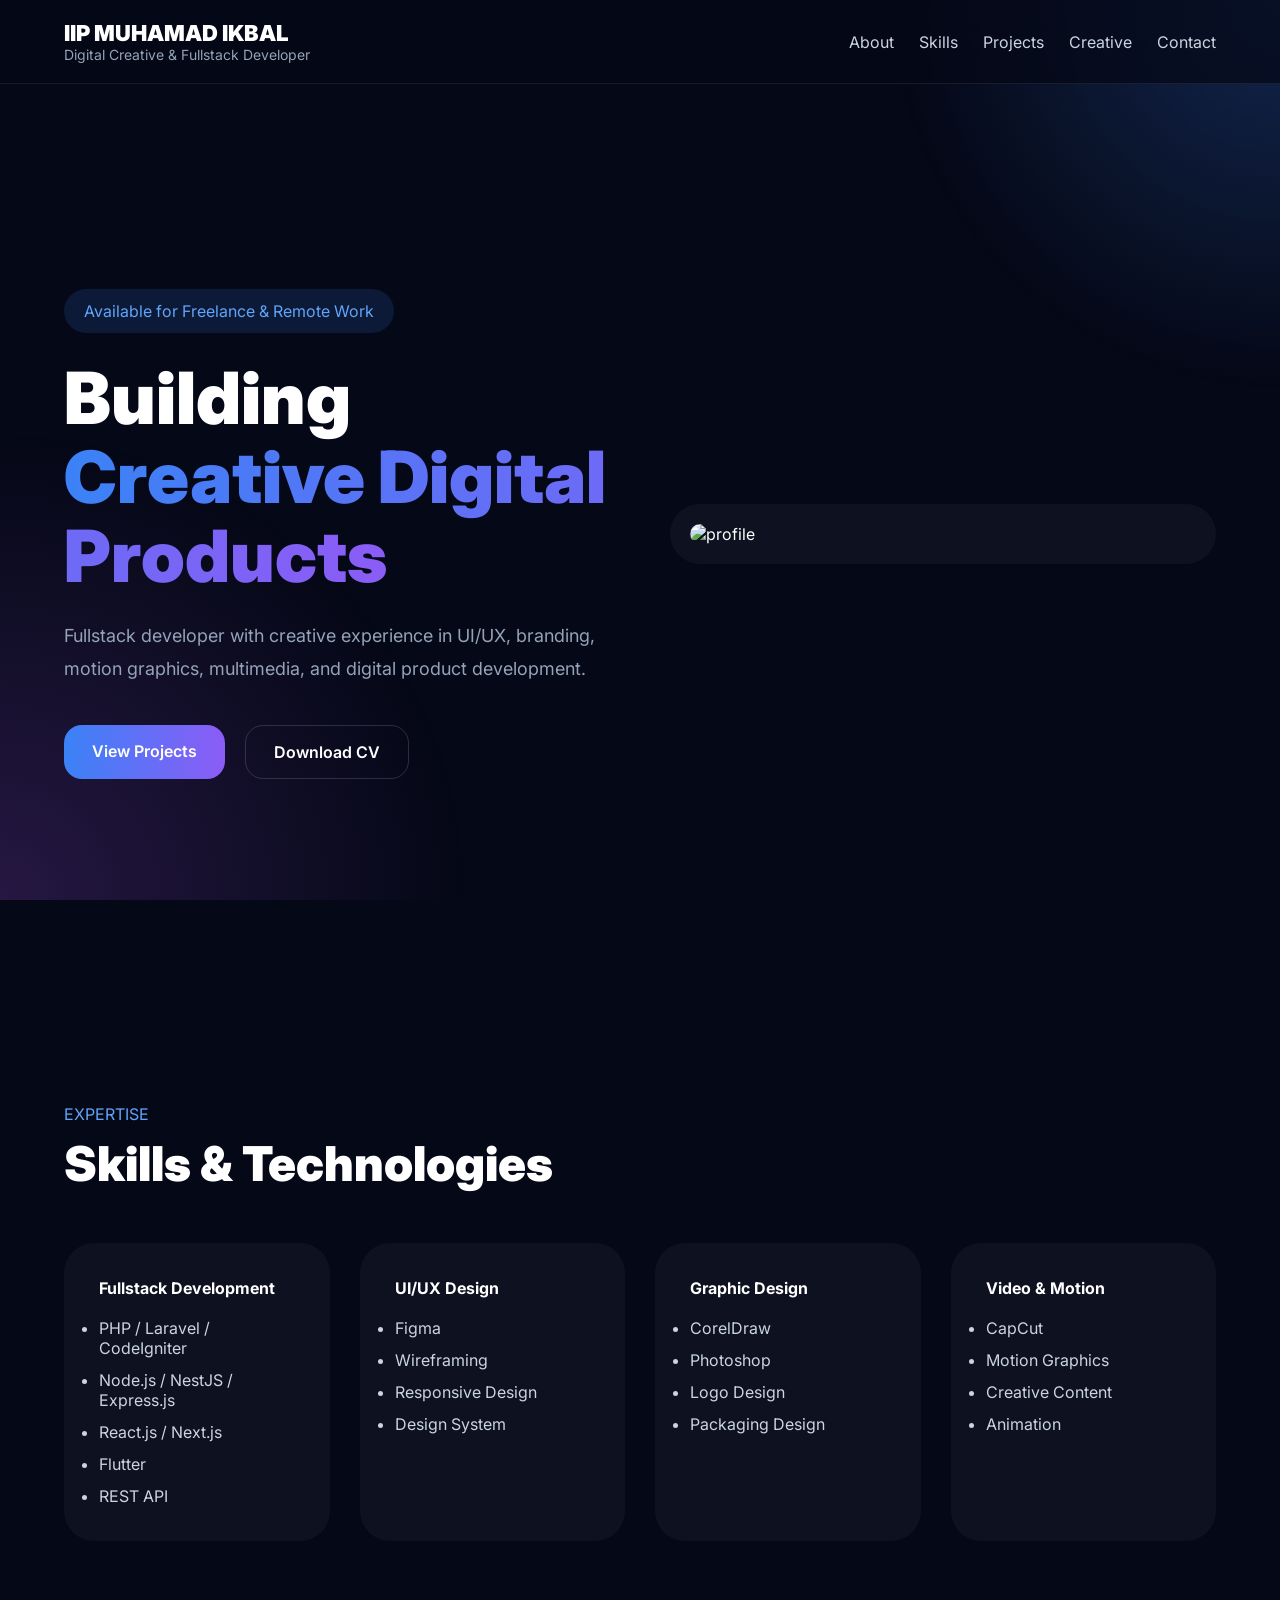
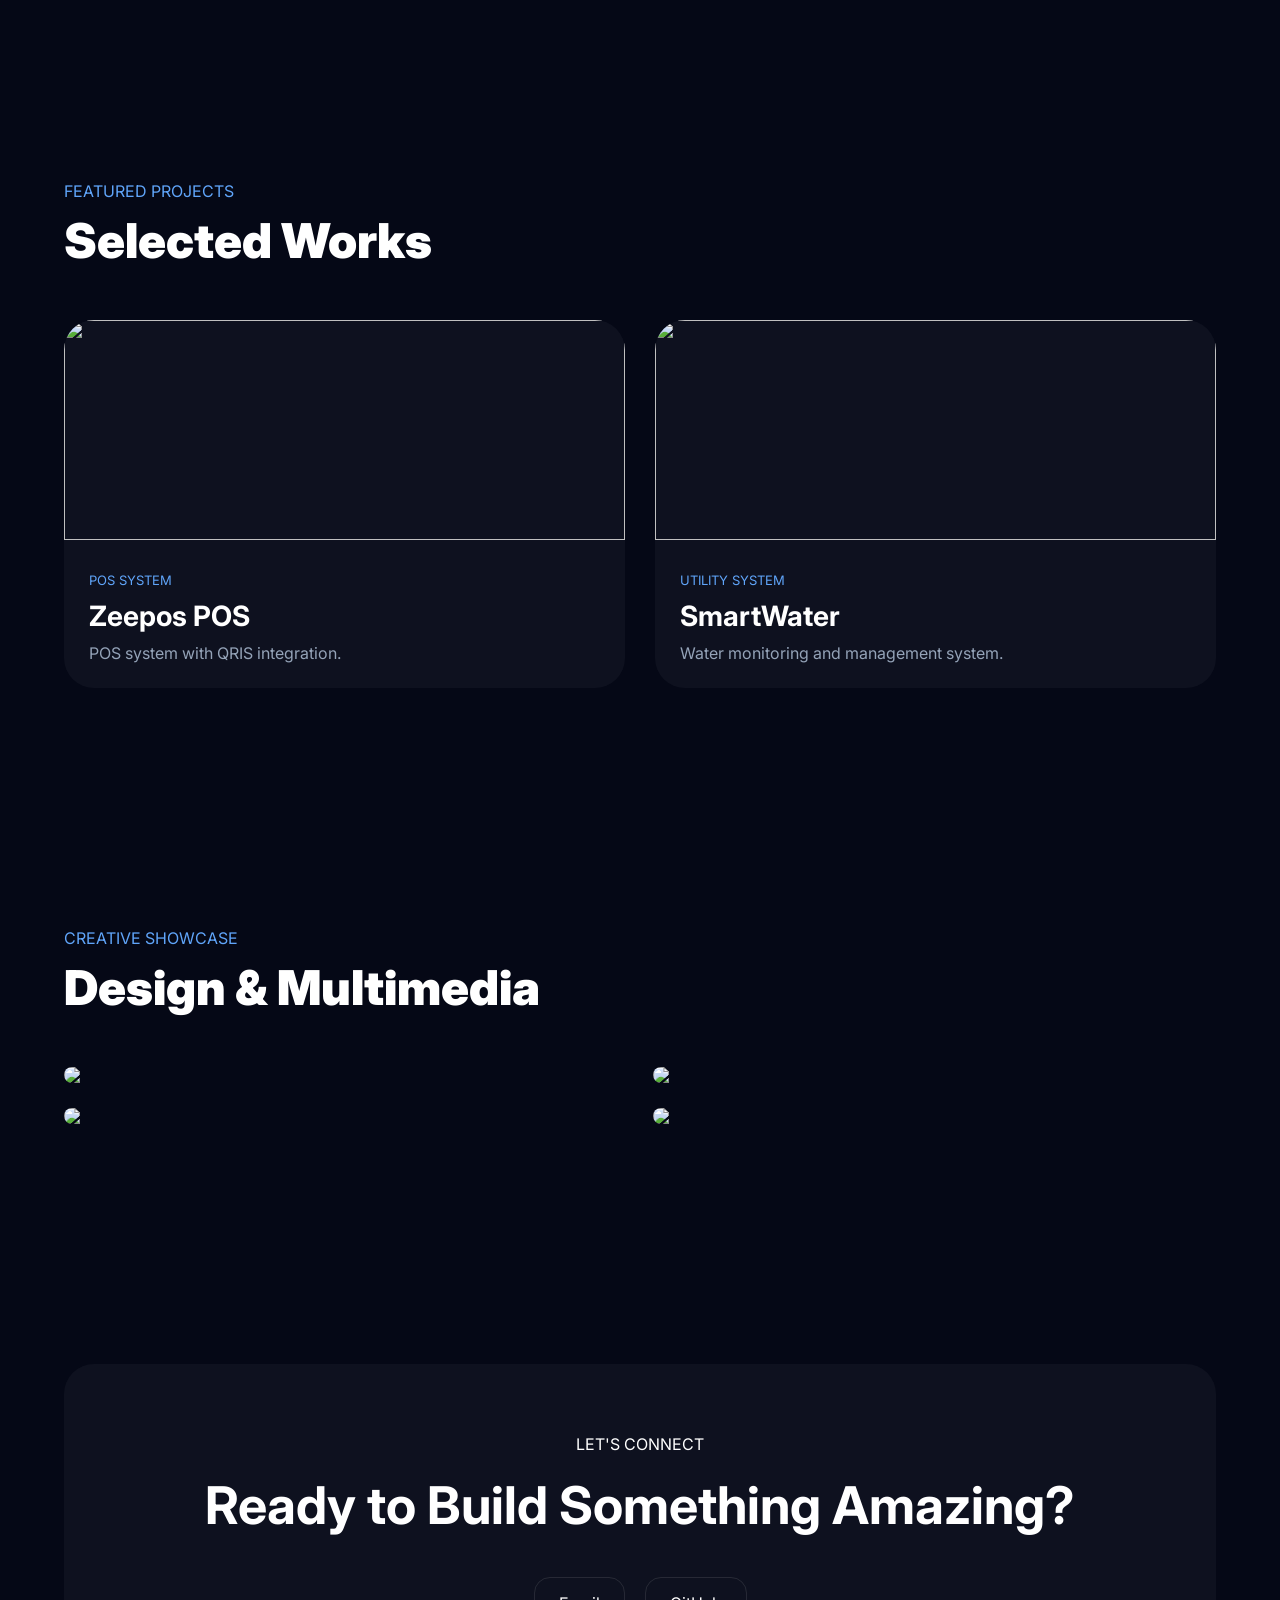
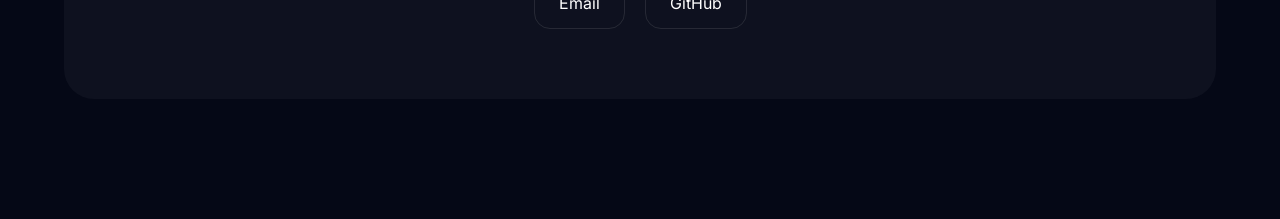
==== commit 4dda6fed: "Add files via upload" ====
--- a/index.html
+++ b/index.html
@@ -1,119 +1,176 @@
 <!DOCTYPE html>
-<html lang="id">
+<html>
 <head>
-  <meta charset="UTF-8">
-  <meta name="viewport" content="width=device-width, initial-scale=1.0">
-  <title>Iip Muhamad Ikbal - Portfolio</title>
-  <link rel="stylesheet" href="css/style.css">
-  <!-- CDN Bootstrap, FontAwesome, AOS -->
-  <link href="https://cdn.jsdelivr.net/npm/bootstrap@5.3.2/dist/css/bootstrap.min.css" rel="stylesheet">
-  <link rel="stylesheet" href="https://cdnjs.cloudflare.com/ajax/libs/font-awesome/6.4.0/css/all.min.css">
-  <link href="https://unpkg.com/aos@2.3.1/dist/aos.css" rel="stylesheet">
+<meta charset="UTF-8">
+<meta name="viewport" content="width=device-width, initial-scale=1.0">
+<title>IIP MUHAMAD IKBAL</title>
+<link rel="stylesheet" href="css/style.css">
+<link href="https://fonts.googleapis.com/css2?family=Inter:wght@300;400;500;700;900&display=swap" rel="stylesheet">
 </head>
 <body>
-  <!-- Navbar -->
-  <nav class="navbar navbar-expand-lg navbar-dark bg-dark fixed-top">
-    <div class="container">
-      <a class="navbar-brand" href="#">Iip Muhamad Ikbal</a>
-      <button class="navbar-toggler" type="button" data-bs-toggle="collapse" data-bs-target="#navbarNav">
-        <span class="navbar-toggler-icon"></span>
-      </button>
-      <div class="collapse navbar-collapse" id="navbarNav">
-        <ul class="navbar-nav ms-auto">
-          <li class="nav-item"><a class="nav-link" href="#about">About</a></li>
-          <li class="nav-item"><a class="nav-link" href="#skills">Skills</a></li>
-          <li class="nav-item"><a class="nav-link" href="#experience">Experience</a></li>
-          <li class="nav-item"><a class="nav-link" href="#education">Education</a></li>
-          <li class="nav-item"><a class="nav-link" href="#portfolio">Portfolio</a></li>
-          <li class="nav-item"><a class="nav-link" href="#contact">Contact</a></li>
-        </ul>
-      </div>
-    </div>
-  </nav>
 
-  <!-- Hero -->
-  <section class="hero text-center text-white d-flex flex-column align-items-center justify-content-center" data-aos="fade-up">
-    <img src="assets/foto.jpg" alt="Foto Profil" class="profile-img mb-3">
-    <h1 class="display-4">Iip Muhamad Ikbal</h1>
-    <p class="lead">Software Developer • Fullstack Engineer • Designer</p>
-    <div>
-      <a href="assets/MY-CV.pdf" class="btn btn-primary m-2" download>Download CV</a>
-      <a href="#portfolio" class="btn btn-outline-light m-2">Lihat Portfolio</a>
-    </div>
-  </section>
+<div class="bg-glow"></div>
 
-  <!-- About -->
-  <section id="about" class="container py-5" data-aos="fade-up">
-    <h2 class="text-primary">Tentang Saya</h2>
-    <p>Focused Software Developer dengan pengalaman di scripting, testing, dan platform design. Berpengalaman full-stack, mampu beradaptasi dengan berbagai scope project untuk end-to-end development.</p>
-  </section>
+<header class="navbar">
+<div class="container nav-wrapper">
+<div>
+<h1 class="logo">IIP MUHAMAD IKBAL</h1>
+<p class="logo-sub">Digital Creative & Fullstack Developer</p>
+</div>
 
-  <!-- Skills -->
-  <section id="skills" class="container py-5" data-aos="fade-up">
-    <h2 class="text-primary">Keahlian</h2>
-    <div class="mb-3">HTML & CSS <i class="fab fa-html5"></i> <span class="float-end">100%</span>
-      <div class="progress"><div class="progress-bar bg-info" style="width:100%"></div></div>
-    </div>
-    <div class="mb-3">SQL & PHP <i class="fas fa-database"></i> <span class="float-end">100%</span>
-      <div class="progress"><div class="progress-bar bg-info" style="width:100%"></div></div>
-    </div>
-    <div class="mb-3">C# Programming <i class="fas fa-code"></i> <span class="float-end">100%</span>
-      <div class="progress"><div class="progress-bar bg-info" style="width:100%"></div></div>
-    </div>
-    <div class="mb-3">System Design & REST API <i class="fas fa-network-wired"></i> <span class="float-end">100%</span>
-      <div class="progress"><div class="progress-bar bg-info" style="width:100%"></div></div>
-    </div>
-    <div class="mb-3">Creative Suite (Ps, Ai) <i class="fas fa-paint-brush"></i> <span class="float-end">100%</span>
-      <div class="progress"><div class="progress-bar bg-info" style="width:100%"></div></div>
-    </div>
-    <div class="mb-3">Animation / CorelDraw <i class="fas fa-film"></i> <span class="float-end">100%</span>
-      <div class="progress"><div class="progress-bar bg-info" style="width:100%"></div></div>
-    </div>
-  </section>
+<nav>
+<a href="#about">About</a>
+<a href="#skills">Skills</a>
+<a href="#projects">Projects</a>
+<a href="#creative">Creative</a>
+<a href="#contact">Contact</a>
+</nav>
+</div>
+</header>
 
-  <!-- Experience -->
-  <section id="experience" class="container py-5" data-aos="fade-up">
-    <h2 class="text-primary">Pengalaman</h2>
-    <ul>
-      <li><strong>Development Officer</strong> — PT Cartenz Technology Indonesia</li>
-      <li><strong>Developer & Designer</strong> — PT Nawastra Teknologi Nimpuna</li>
-      <li><strong>IT System Development</strong> — PT Sasmita Wikrama Nusantara</li>
-    </ul>
-  </section>
+<section class="hero container" id="about">
 
-  <!-- Education -->
-  <section id="education" class="container py-5" data-aos="fade-up">
-    <h2 class="text-primary">Pendidikan</h2>
-    <p>SI Teknik Informatika — Universitas Esa Unggul (Lulus 2022)</p>
-  </section>
+<div class="hero-left">
+<span class="badge">Available for Freelance & Remote Work</span>
 
-  <!-- Portfolio -->
-  <section id="portfolio" class="container py-5" data-aos="fade-up">
-    <h2 class="text-primary">Project Terpilih</h2>
-    <div class="row">
-      <div class="col-md-3"><div class="card p-3">Online Transaction Monitoring (OTM) — PT Cartenz</div></div>
-      <div class="col-md-3"><div class="card p-3">Stylizer Portal & Web-Admin — PT Nawastra</div></div>
-      <div class="col-md-3"><div class="card p-3">KOMODITA Mobile & Animation — PT Sasmita</div></div>
-      <div class="col-md-3"><div class="card p-3">Logo Contest (99Designs)</div></div>
-    </div>
-  </section>
+<h2>
+Building <span>Creative Digital Products</span>
+</h2>
 
-  <!-- Contact -->
-  <section id="contact" class="container py-5" data-aos="fade-up">
-    <h2 class="text-primary">Kontak</h2>
-    <p>Email: <a href="mailto:iipmbal@gmail.com">iipmbal@gmail.com</a></p>
-    <p>Telepon: 0812-1038-872</p>
-    <p>LinkedIn: <a href="https://www.linkedin.com/in/iip-muhamad-ikbal-001075103/">Profil Saya</a></p>
-  </section>
+<p>
+Fullstack developer with creative experience in UI/UX, branding,
+motion graphics, multimedia, and digital product development.
+</p>
 
-  <!-- Footer -->
-  <footer class="bg-dark text-white text-center py-3">
-    <p>© 2025 Iip Muhamad Ikbal</p>
-  </footer>
+<div class="hero-buttons">
+<a href="#projects" class="btn-primary">View Projects</a>
+<a href="#" class="btn-secondary">Download CV</a>
+</div>
+</div>
 
-  <!-- JS -->
-  <script src="https://cdn.jsdelivr.net/npm/bootstrap@5.3.2/dist/js/bootstrap.bundle.min.js"></script>
-  <script src="https://unpkg.com/aos@2.3.1/dist/aos.js"></script>
-  <script>AOS.init();</script>
+<div class="hero-right">
+<div class="profile-card">
+<img src="assets/profile/profile.png" alt="profile">
+</div>
+</div>
+
+</section>
+
+<section class="skills container" id="skills">
+
+<div class="section-title">
+<p>EXPERTISE</p>
+<h3>Skills & Technologies</h3>
+</div>
+
+<div class="skills-grid">
+
+<div class="card">
+<h4>Fullstack Development</h4>
+<ul>
+<li>PHP / Laravel / CodeIgniter</li>
+<li>Node.js / NestJS / Express.js</li>
+<li>React.js / Next.js</li>
+<li>Flutter</li>
+<li>REST API</li>
+</ul>
+</div>
+
+<div class="card">
+<h4>UI/UX Design</h4>
+<ul>
+<li>Figma</li>
+<li>Wireframing</li>
+<li>Responsive Design</li>
+<li>Design System</li>
+</ul>
+</div>
+
+<div class="card">
+<h4>Graphic Design</h4>
+<ul>
+<li>CorelDraw</li>
+<li>Photoshop</li>
+<li>Logo Design</li>
+<li>Packaging Design</li>
+</ul>
+</div>
+
+<div class="card">
+<h4>Video & Motion</h4>
+<ul>
+<li>CapCut</li>
+<li>Motion Graphics</li>
+<li>Creative Content</li>
+<li>Animation</li>
+</ul>
+</div>
+
+</div>
+</section>
+
+<section class="projects container" id="projects">
+
+<div class="section-title">
+<p>FEATURED PROJECTS</p>
+<h3>Selected Works</h3>
+</div>
+
+<div class="projects-grid">
+
+<div class="project-card">
+<img src="assets/projects/zeepos.jpg">
+<div class="project-content">
+<span>POS SYSTEM</span>
+<h4>Zeepos POS</h4>
+<p>POS system with QRIS integration.</p>
+</div>
+</div>
+
+<div class="project-card">
+<img src="assets/projects/smartwater.jpg">
+<div class="project-content">
+<span>UTILITY SYSTEM</span>
+<h4>SmartWater</h4>
+<p>Water monitoring and management system.</p>
+</div>
+</div>
+
+</div>
+
+</section>
+
+<section class="creative container" id="creative">
+
+<div class="section-title">
+<p>CREATIVE SHOWCASE</p>
+<h3>Design & Multimedia</h3>
+</div>
+
+<div class="creative-grid">
+<img src="assets/creative/logo1.jpg">
+<img src="assets/creative/logo2.jpg">
+<img src="assets/creative/ui1.jpg">
+<img src="assets/creative/ui2.jpg">
+</div>
+
+</section>
+
+<section class="contact container" id="contact">
+
+<div class="contact-box">
+<p>LET'S CONNECT</p>
+<h3>Ready to Build Something Amazing?</h3>
+
+<div class="contact-links">
+<a href="mailto:iipmbal@gmail.com">Email</a>
+<a href="https://github.com/iipmuhamadikbal">GitHub</a>
+</div>
+
+</div>
+
+</section>
+
+<script src="js/script.js"></script>
 </body>
-</html>
+</html>
--- a/css/style.css
+++ b/css/style.css
@@ -1,10 +1,259 @@
-.hero {
-  height: 100vh;
-  background: linear-gradient(135deg, #0f2027, #203a43, #2c5364);
-}
-.hero .profile-img {
-  width: 180px;
-  border-radius: 50%;
-  border: 4px solid #fff;
-}
-.card { background:#f8f9fa; border-radius:8px; text-align:center; }
+*{
+margin:0;
+padding:0;
+box-sizing:border-box;
+}
+
+body{
+background:#050816;
+color:white;
+font-family:'Inter',sans-serif;
+overflow-x:hidden;
+}
+
+.container{
+width:90%;
+max-width:1300px;
+margin:auto;
+}
+
+.bg-glow{
+position:fixed;
+inset:0;
+background:
+radial-gradient(circle at top right, rgba(59,130,246,.25), transparent 25%),
+radial-gradient(circle at bottom left, rgba(168,85,247,.2), transparent 30%);
+z-index:-1;
+}
+
+.navbar{
+position:sticky;
+top:0;
+background:rgba(5,8,22,.7);
+backdrop-filter:blur(20px);
+border-bottom:1px solid rgba(255,255,255,.08);
+}
+
+.nav-wrapper{
+display:flex;
+justify-content:space-between;
+align-items:center;
+padding:20px 0;
+}
+
+.logo{
+font-size:22px;
+font-weight:900;
+}
+
+.logo-sub{
+font-size:14px;
+color:#94a3b8;
+}
+
+nav{
+display:flex;
+gap:25px;
+}
+
+nav a{
+color:#cbd5e1;
+text-decoration:none;
+}
+
+.hero{
+min-height:100vh;
+display:grid;
+grid-template-columns:repeat(2,1fr);
+align-items:center;
+gap:60px;
+}
+
+.badge{
+display:inline-block;
+padding:12px 20px;
+border-radius:999px;
+background:rgba(59,130,246,.15);
+color:#60a5fa;
+}
+
+.hero h2{
+margin-top:25px;
+font-size:72px;
+font-weight:900;
+line-height:1.1;
+}
+
+.hero h2 span{
+background:linear-gradient(90deg,#3b82f6,#8b5cf6);
+-webkit-background-clip:text;
+-webkit-text-fill-color:transparent;
+}
+
+.hero p{
+margin-top:25px;
+font-size:18px;
+line-height:1.8;
+color:#94a3b8;
+}
+
+.hero-buttons{
+display:flex;
+gap:20px;
+margin-top:40px;
+}
+
+.btn-primary,.btn-secondary{
+padding:16px 28px;
+border-radius:18px;
+text-decoration:none;
+font-weight:600;
+}
+
+.btn-primary{
+background:linear-gradient(90deg,#3b82f6,#8b5cf6);
+color:white;
+}
+
+.btn-secondary{
+border:1px solid rgba(255,255,255,.15);
+color:white;
+}
+
+.profile-card{
+padding:20px;
+border-radius:40px;
+background:rgba(255,255,255,.04);
+}
+
+.profile-card img{
+width:100%;
+border-radius:30px;
+}
+
+.skills,.projects,.creative,.contact{
+padding:120px 0;
+}
+
+.section-title{
+margin-bottom:50px;
+}
+
+.section-title p{
+color:#60a5fa;
+margin-bottom:10px;
+}
+
+.section-title h3{
+font-size:48px;
+font-weight:900;
+}
+
+.skills-grid,.projects-grid{
+display:grid;
+grid-template-columns:repeat(auto-fit,minmax(260px,1fr));
+gap:30px;
+}
+
+.card,.project-card,.contact-box{
+background:rgba(255,255,255,.04);
+border-radius:30px;
+overflow:hidden;
+}
+
+.card{
+padding:35px;
+}
+
+.card h4{
+margin-bottom:20px;
+}
+
+.card ul{
+display:flex;
+flex-direction:column;
+gap:12px;
+color:#cbd5e1;
+}
+
+.project-card img{
+width:100%;
+height:220px;
+object-fit:cover;
+}
+
+.project-content{
+padding:25px;
+}
+
+.project-content span{
+color:#60a5fa;
+font-size:13px;
+}
+
+.project-content h4{
+margin:10px 0;
+font-size:28px;
+}
+
+.project-content p{
+color:#94a3b8;
+}
+
+.creative-grid{
+display:grid;
+grid-template-columns:repeat(2,1fr);
+gap:25px;
+}
+
+.creative-grid img{
+width:100%;
+border-radius:30px;
+}
+
+.contact-box{
+padding:70px;
+text-align:center;
+}
+
+.contact-box h3{
+margin:20px 0 40px;
+font-size:52px;
+}
+
+.contact-links{
+display:flex;
+justify-content:center;
+gap:20px;
+}
+
+.contact-links a{
+padding:15px 24px;
+border-radius:16px;
+border:1px solid rgba(255,255,255,.1);
+color:white;
+text-decoration:none;
+}
+
+@media(max-width:992px){
+.hero{
+grid-template-columns:1fr;
+text-align:center;
+}
+
+.hero h2{
+font-size:52px;
+}
+
+nav{
+display:none;
+}
+
+.hero-buttons{
+justify-content:center;
+}
+
+.creative-grid{
+grid-template-columns:1fr;
+}
+}
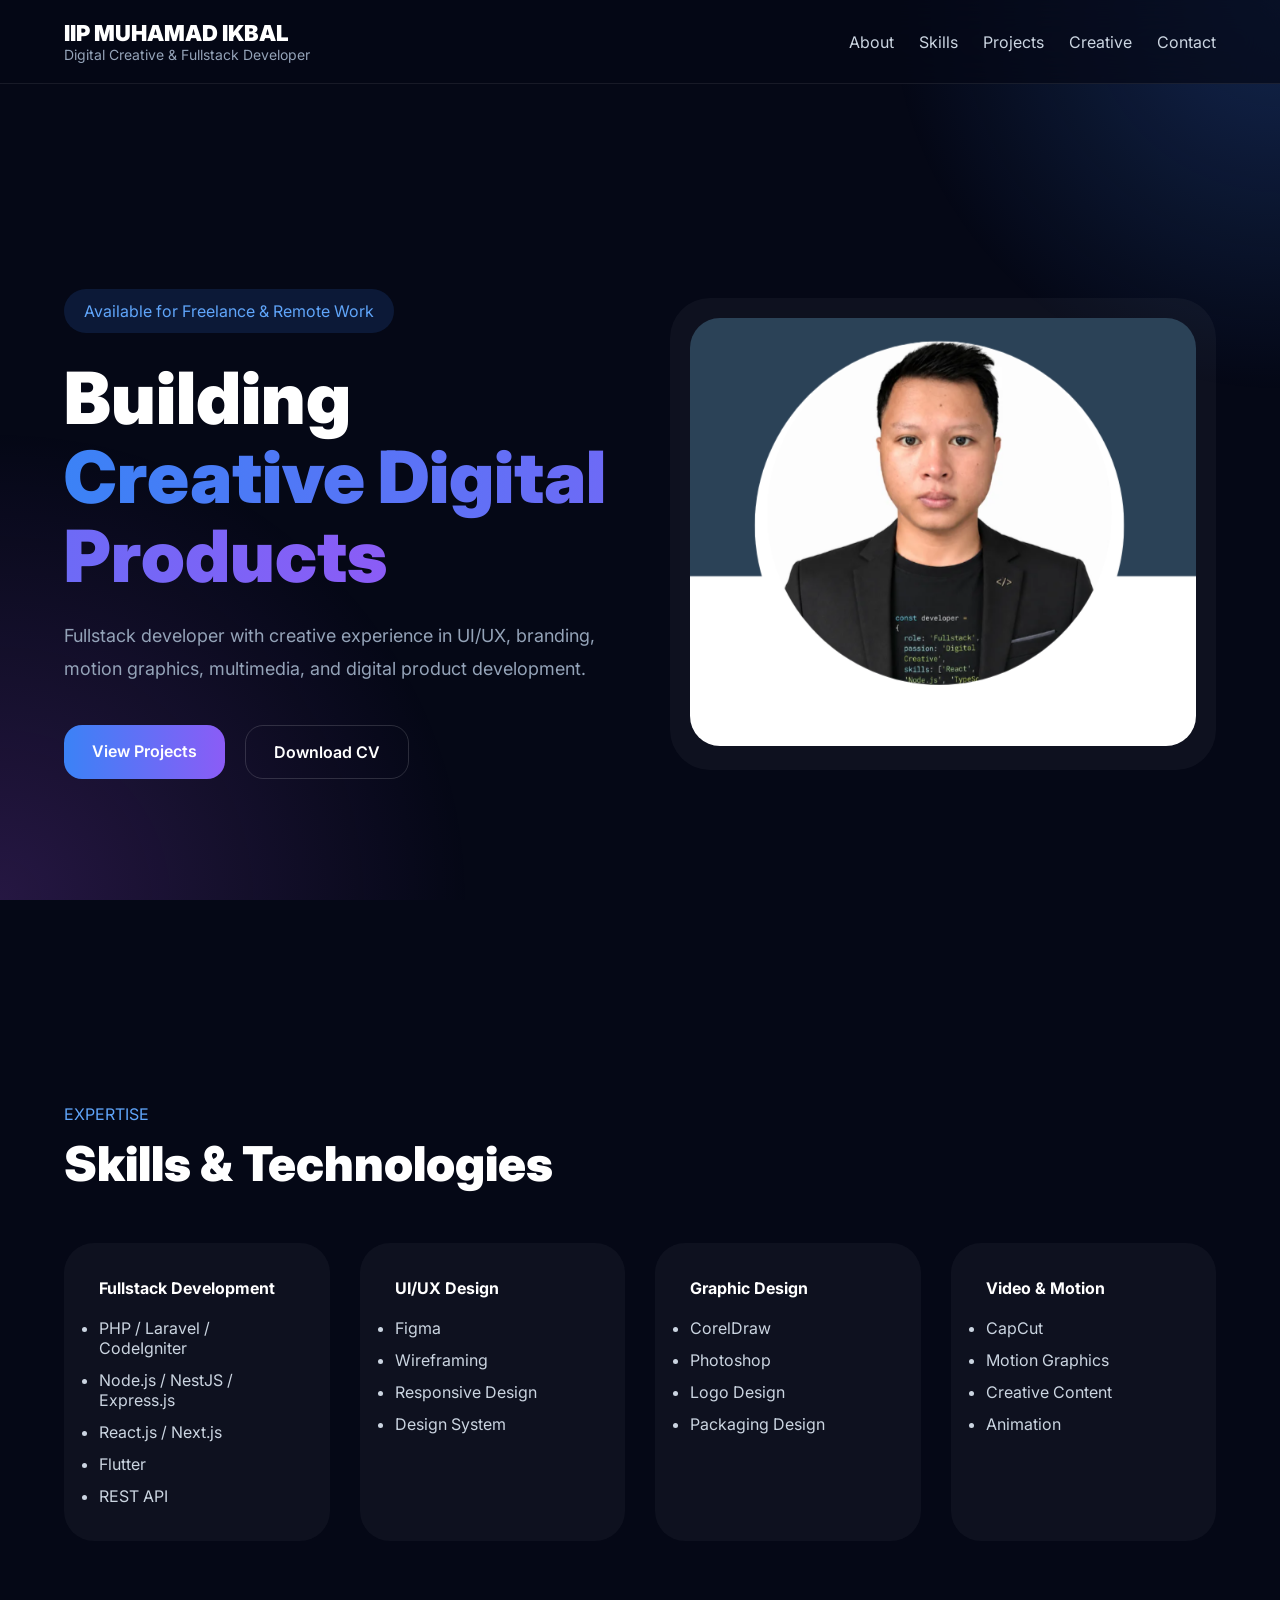
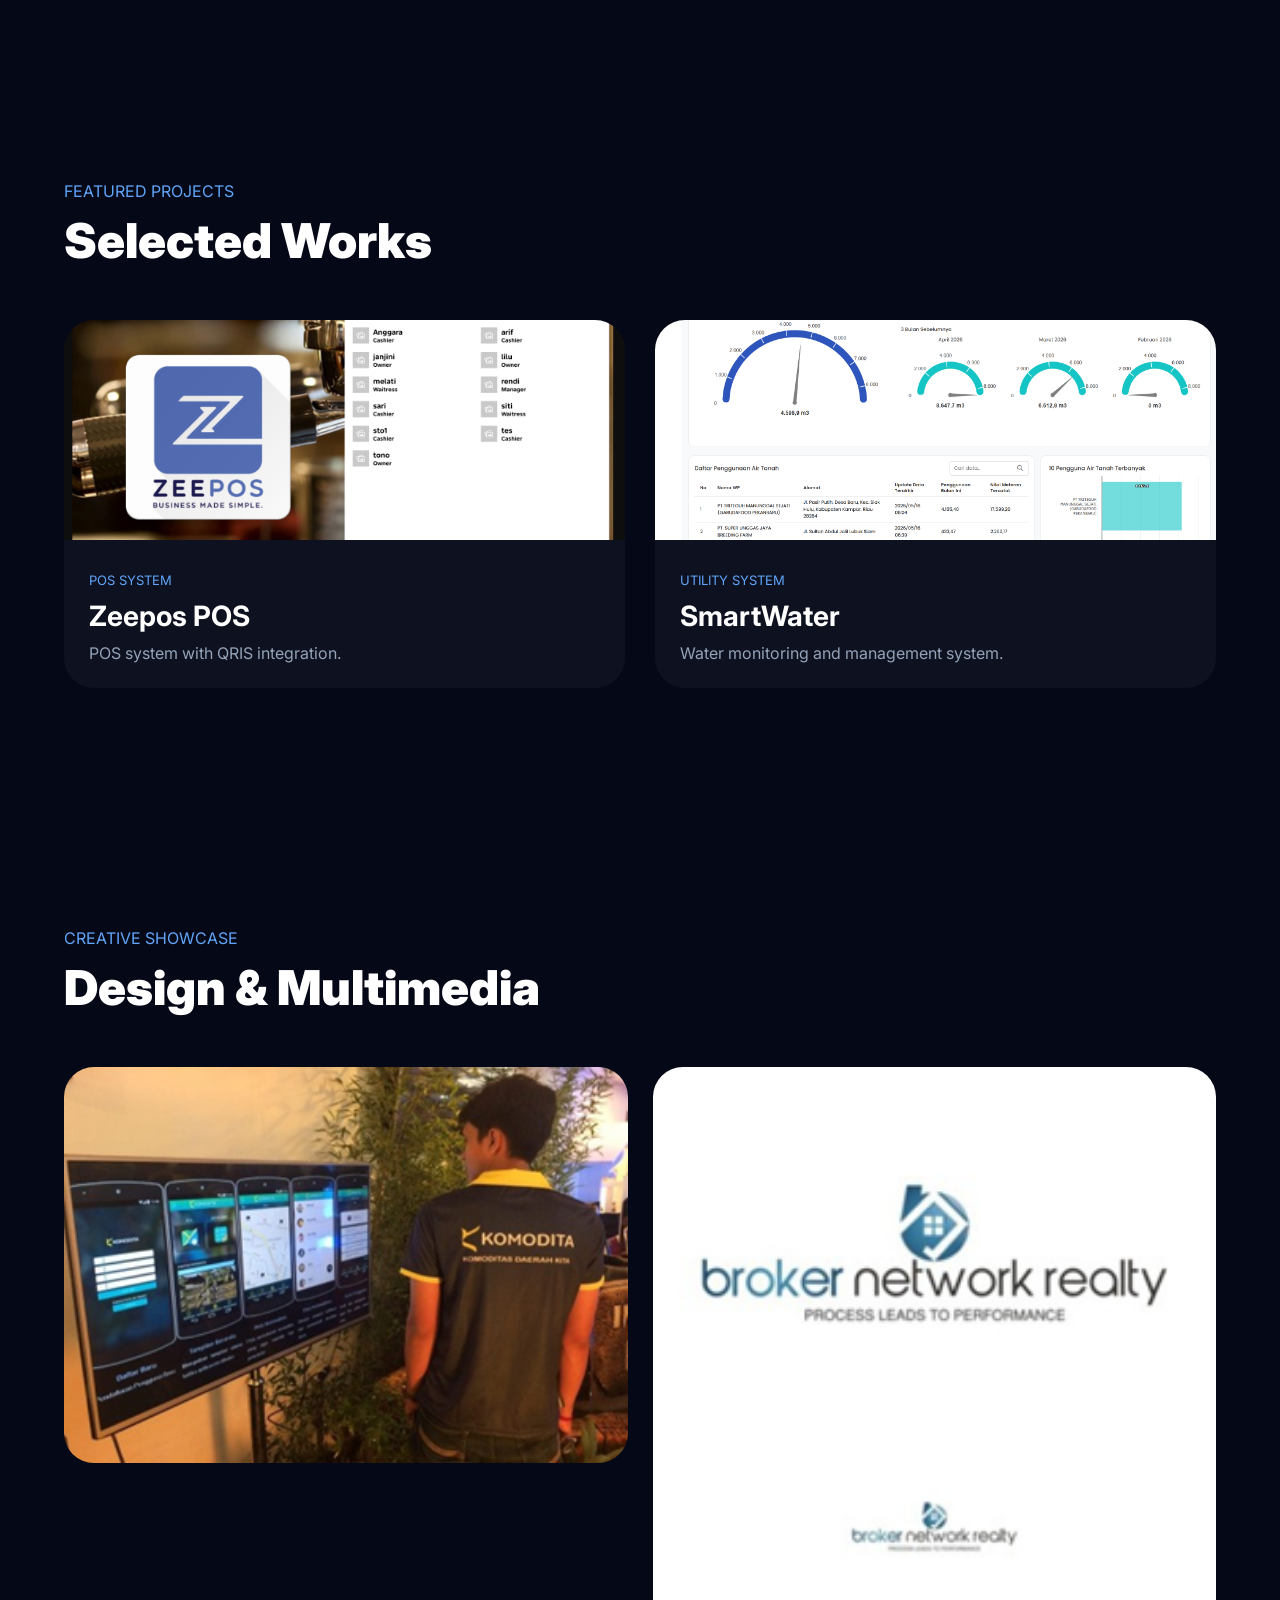
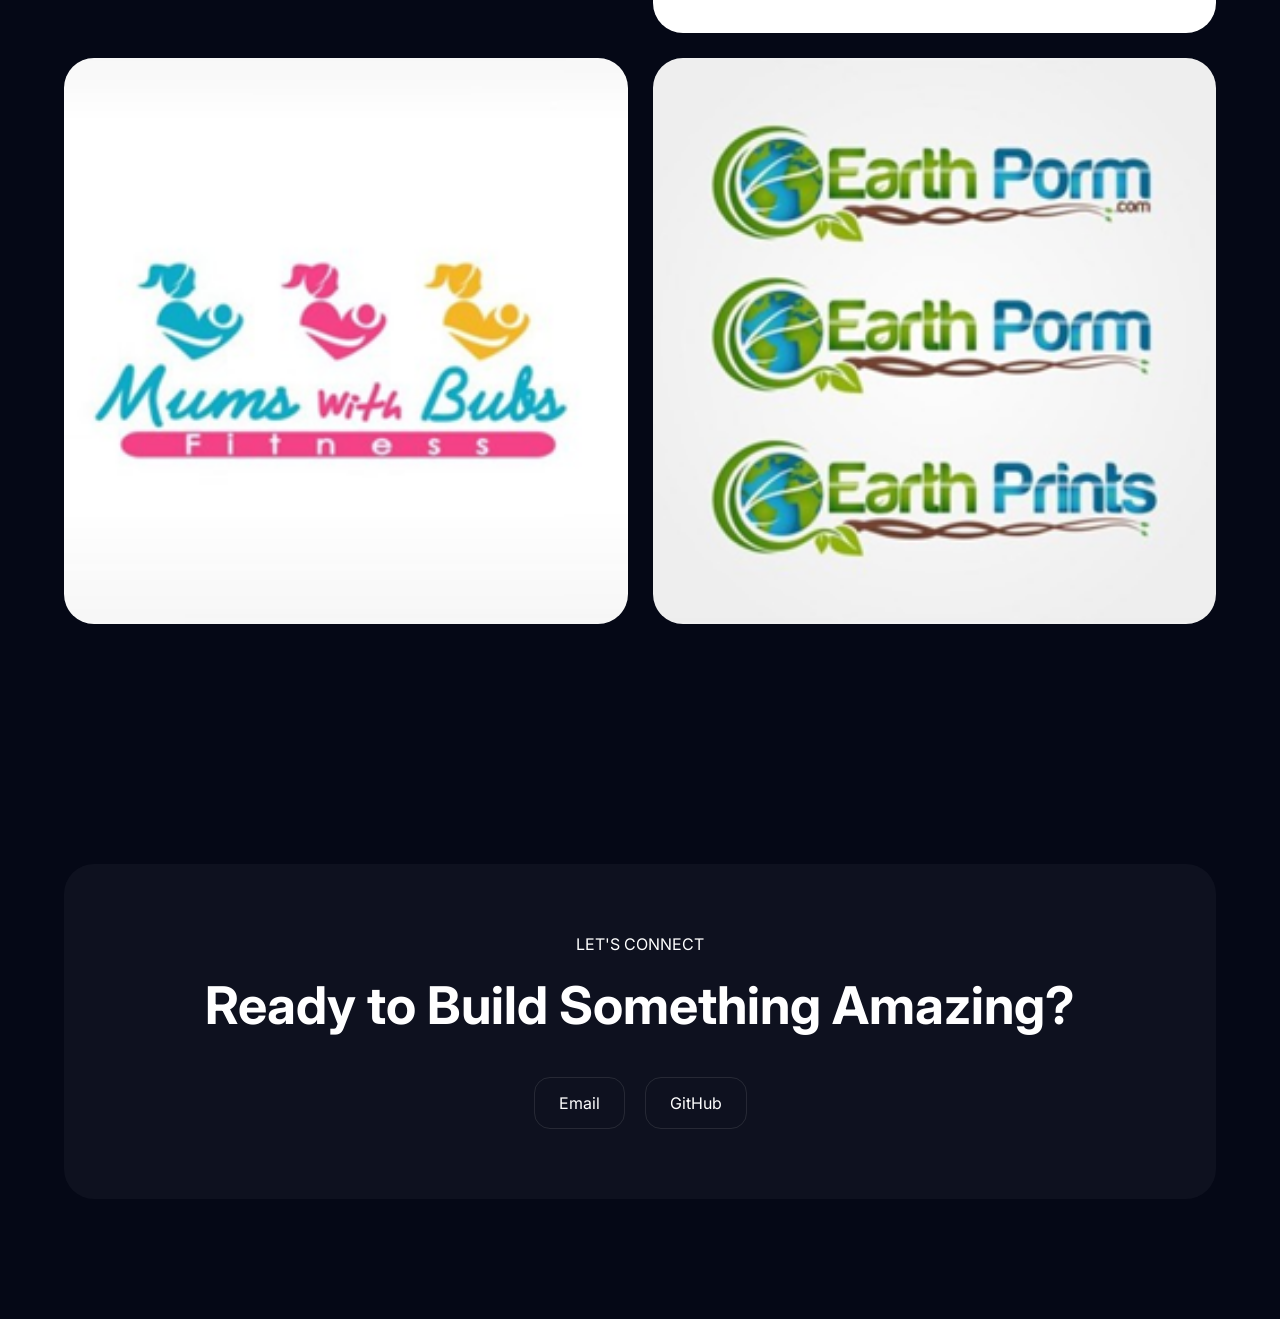
==== commit a1566c88: "Add files via upload" ====
--- a/index.html
+++ b/index.html
@@ -119,7 +119,7 @@
 <div class="projects-grid">
 
 <div class="project-card">
-<img src="assets/projects/zeepos.jpg">
+<img src="assets/projects/zeepos.png">
 <div class="project-content">
 <span>POS SYSTEM</span>
 <h4>Zeepos POS</h4>
@@ -128,7 +128,7 @@
 </div>
 
 <div class="project-card">
-<img src="assets/projects/smartwater.jpg">
+<img src="assets/projects/smartwater.png">
 <div class="project-content">
 <span>UTILITY SYSTEM</span>
 <h4>SmartWater</h4>
@@ -148,10 +148,10 @@
 </div>
 
 <div class="creative-grid">
-<img src="assets/creative/logo1.jpg">
-<img src="assets/creative/logo2.jpg">
-<img src="assets/creative/ui1.jpg">
-<img src="assets/creative/ui2.jpg">
+<img src="assets/creative/image.png">
+<img src="assets/creative/image1.png">
+<img src="assets/creative/image2.png">
+<img src="assets/creative/image3.png">
 </div>
 
 </section>
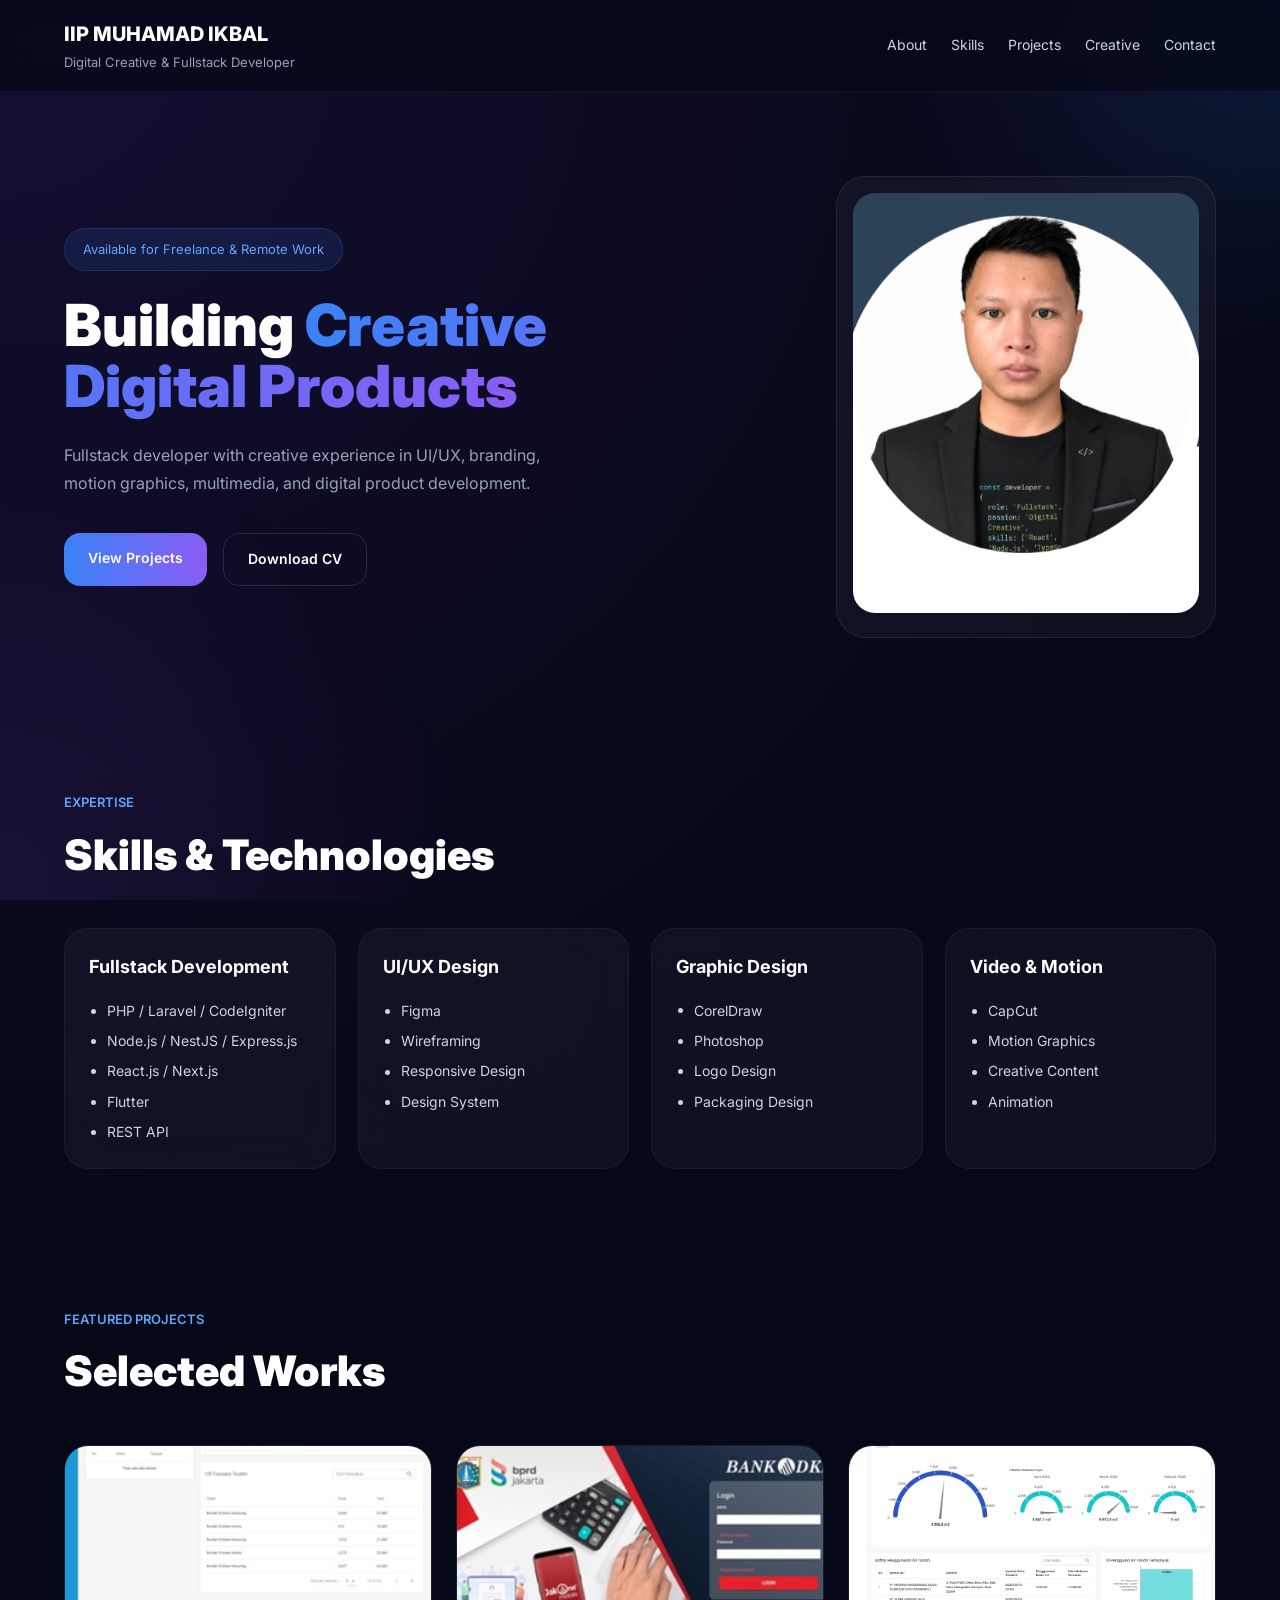
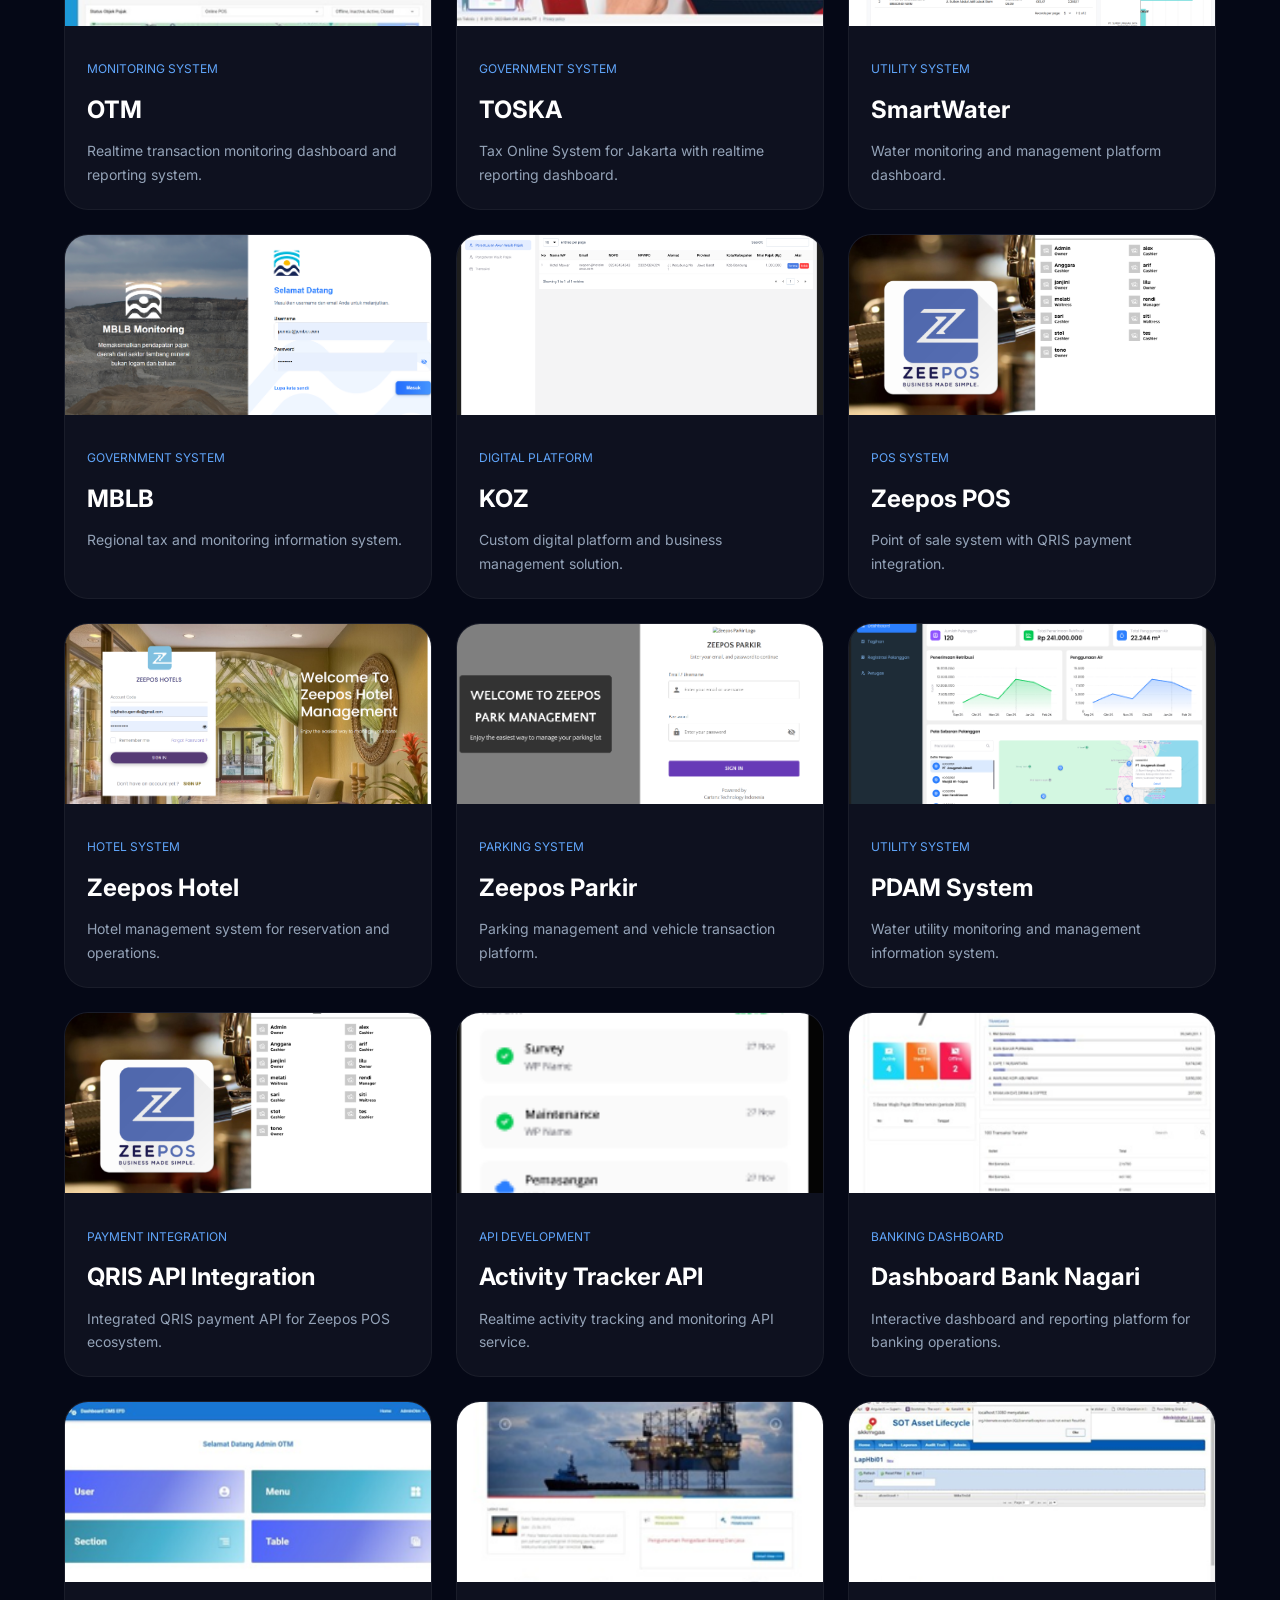
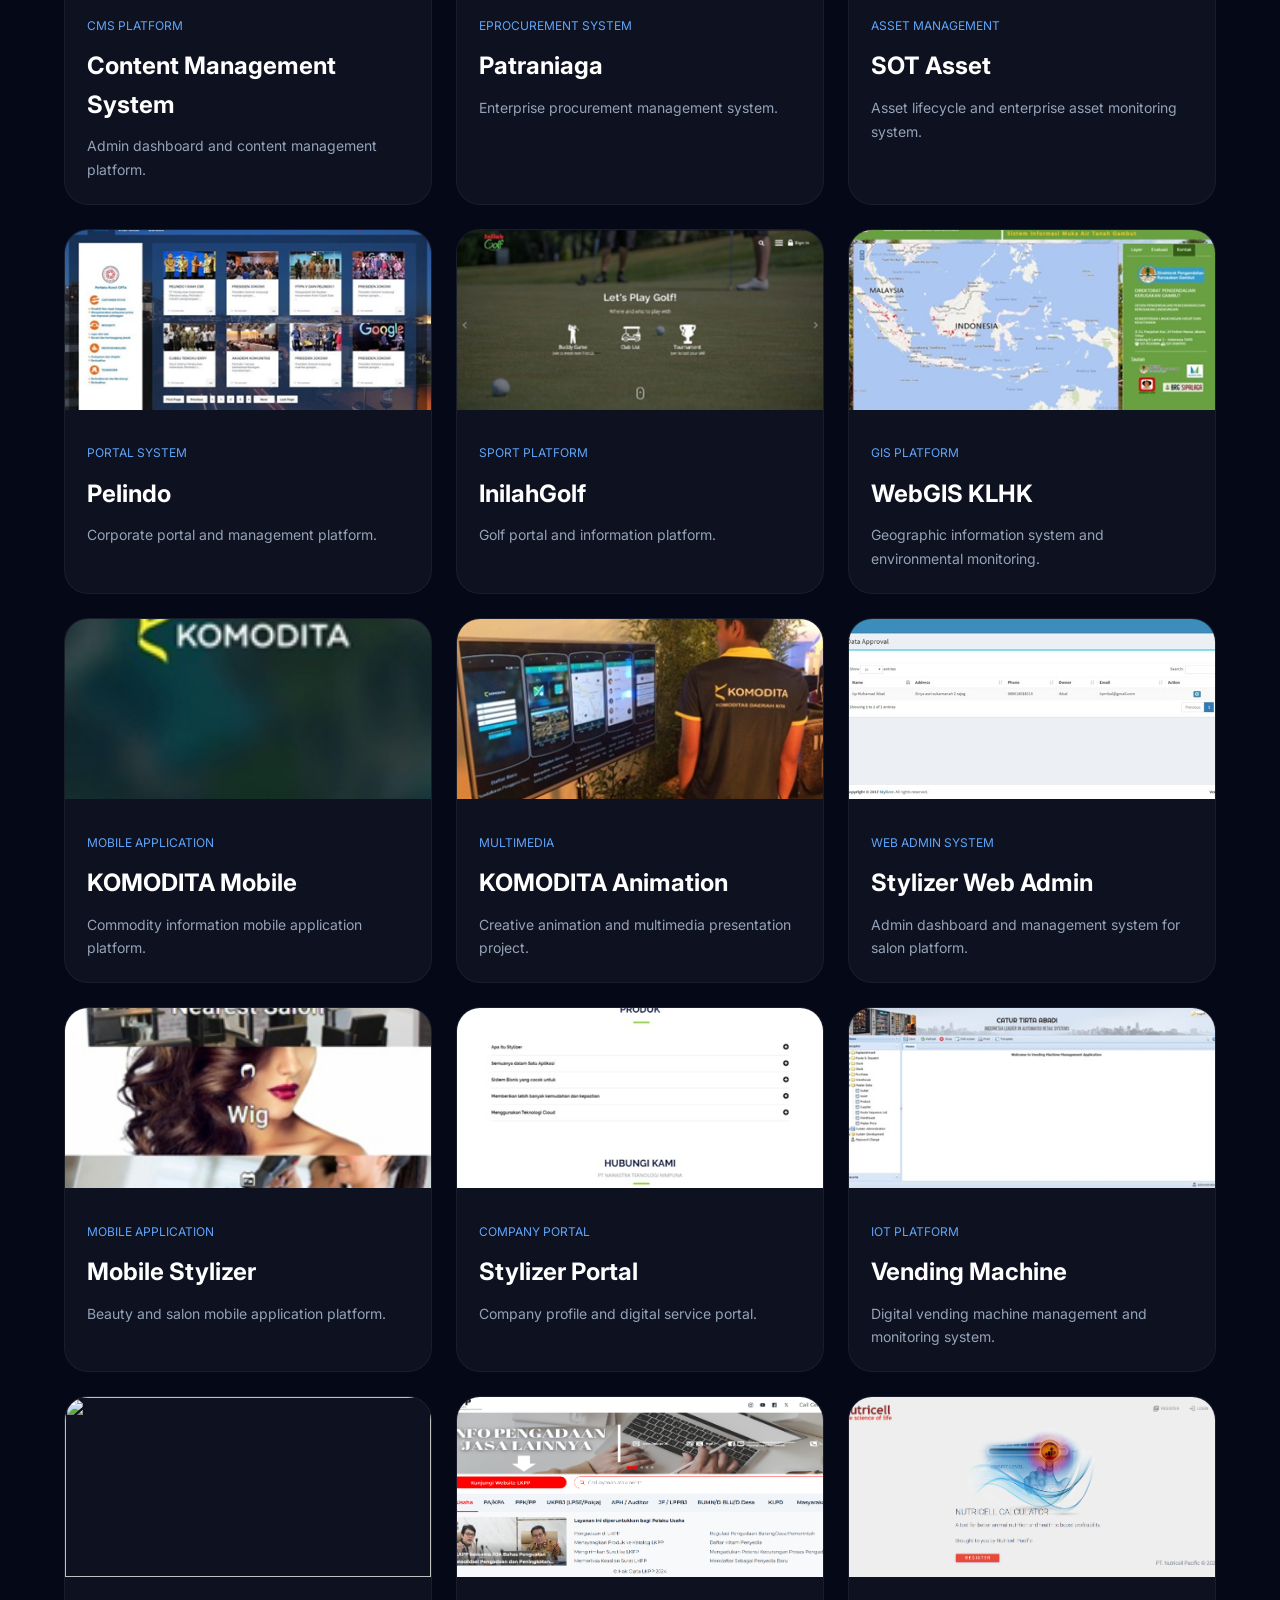
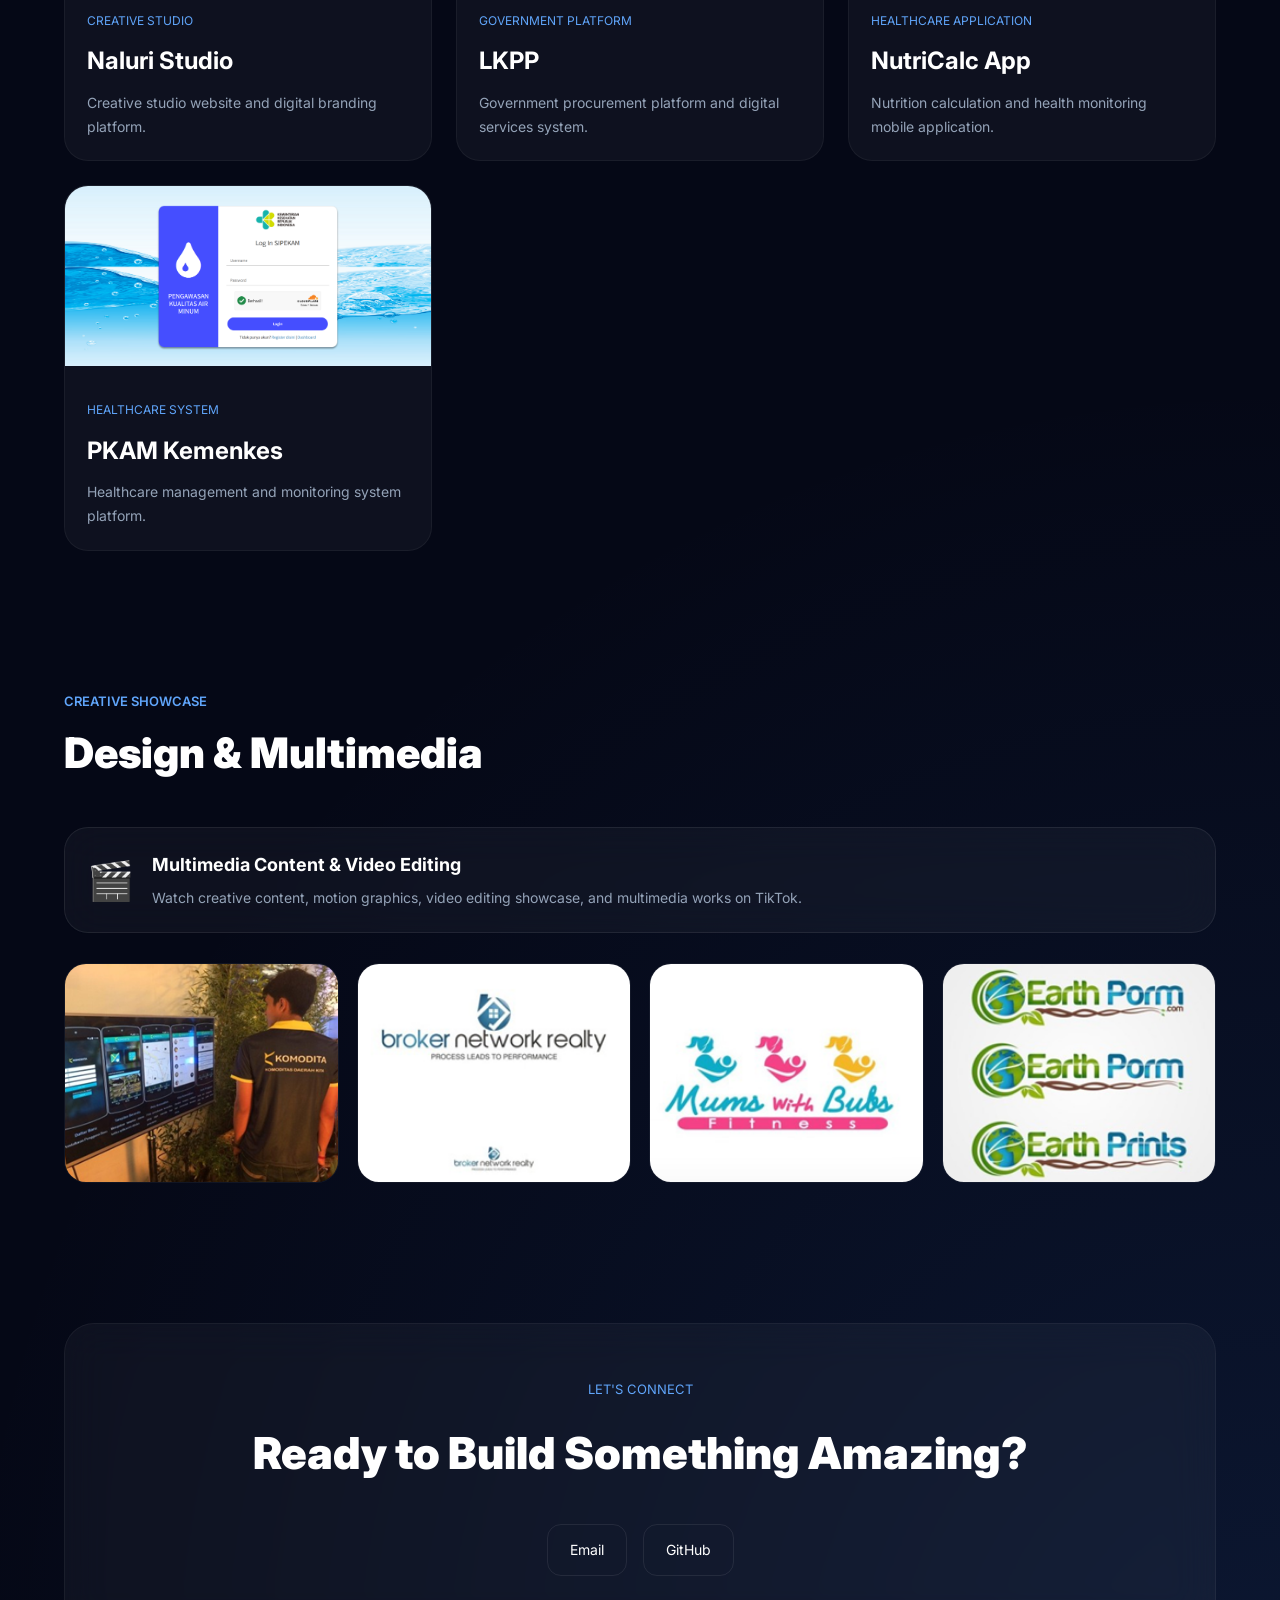
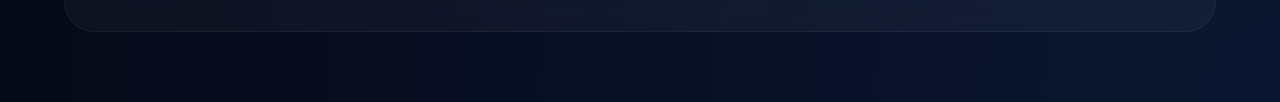
==== commit 98e44968: "Add files via upload" ====
--- a/index.html
+++ b/index.html
@@ -7,7 +7,40 @@
 <link rel="stylesheet" href="css/style.css">
 <link href="https://fonts.googleapis.com/css2?family=Inter:wght@300;400;500;700;900&display=swap" rel="stylesheet">
 </head>
-<body>
+
+<script>
+
+// Disable right click
+document.addEventListener('contextmenu', e => e.preventDefault());
+
+// Disable inspect shortcut
+document.addEventListener('keydown', function(e){
+
+if (
+e.key === 'F12' ||
+(e.ctrlKey && e.shiftKey && ['I','J','C'].includes(e.key)) ||
+(e.ctrlKey && e.key === 'u')
+){
+e.preventDefault();
+}
+
+});
+
+// Blur when tab inactive (anti-snipping ringan)
+document.addEventListener("visibilitychange", () => {
+
+const body = document.body;
+
+if(document.hidden){
+body.style.filter = "blur(20px)";
+} else {
+body.style.filter = "blur(0px)";
+}
+
+});
+
+</script>
+<body class="watermark">
 
 <div class="bg-glow"></div>
 
@@ -50,7 +83,7 @@
 
 <div class="hero-right">
 <div class="profile-card">
-<img src="assets/profile/profile.png" alt="profile">
+<img draggable="false"  src="assets/profile/profile.png" alt="profile">
 </div>
 </div>
 
@@ -118,28 +151,291 @@
 
 <div class="projects-grid">
 
-<div class="project-card">
-<img src="assets/projects/zeepos.png">
+<!-- OTM -->
+<div class="project-card">
+<img draggable="false" src="assets/projects/otm.png">
+<div class="project-content">
+<span>MONITORING SYSTEM</span>
+<h4>OTM</h4>
+<p>Realtime transaction monitoring dashboard and reporting system.</p>
+</div>
+</div>
+
+<!-- TOSKA -->
+<div class="project-card">
+<img draggable="false" src="assets/projects/toska.png">
+<div class="project-content">
+<span>GOVERNMENT SYSTEM</span>
+<h4>TOSKA</h4>
+<p>Tax Online System for Jakarta with realtime reporting dashboard.</p>
+</div>
+</div>
+
+<!-- SmartWater -->
+<div class="project-card">
+<img draggable="false" src="assets/projects/smartwater.png">
+<div class="project-content">
+<span>UTILITY SYSTEM</span>
+<h4>SmartWater</h4>
+<p>Water monitoring and management platform dashboard.</p>
+</div>
+</div>
+
+<!-- MBLB -->
+<div class="project-card">
+<img draggable="false" src="assets/projects/mblb.png">
+<div class="project-content">
+<span>GOVERNMENT SYSTEM</span>
+<h4>MBLB</h4>
+<p>Regional tax and monitoring information system.</p>
+</div>
+</div>
+
+<!-- KOZ -->
+<div class="project-card">
+<img draggable="false" src="assets/projects/koz.png">
+<div class="project-content">
+<span>DIGITAL PLATFORM</span>
+<h4>KOZ</h4>
+<p>Custom digital platform and business management solution.</p>
+</div>
+</div>
+
+<!-- Zeepos POS -->
+<div class="project-card">
+<img draggable="false" src="assets/projects/zeepos-pos.png">
 <div class="project-content">
 <span>POS SYSTEM</span>
 <h4>Zeepos POS</h4>
-<p>POS system with QRIS integration.</p>
-</div>
-</div>
-
-<div class="project-card">
-<img src="assets/projects/smartwater.png">
+<p>Point of sale system with QRIS payment integration.</p>
+</div>
+</div>
+
+<!-- Zeepos Hotel -->
+<div class="project-card">
+<img draggable="false" src="assets/projects/zeepos-hotel.png">
+<div class="project-content">
+<span>HOTEL SYSTEM</span>
+<h4>Zeepos Hotel</h4>
+<p>Hotel management system for reservation and operations.</p>
+</div>
+</div>
+
+<!-- Zeepos Parking -->
+<div class="project-card">
+<img draggable="false" src="assets/projects/zeepos-parkir.png">
+<div class="project-content">
+<span>PARKING SYSTEM</span>
+<h4>Zeepos Parkir</h4>
+<p>Parking management and vehicle transaction platform.</p>
+</div>
+</div>
+
+<!-- PDAM -->
+<div class="project-card">
+<img draggable="false" src="assets/projects/pdam.png">
 <div class="project-content">
 <span>UTILITY SYSTEM</span>
-<h4>SmartWater</h4>
-<p>Water monitoring and management system.</p>
+<h4>PDAM System</h4>
+<p>Water utility monitoring and management information system.</p>
+</div>
+</div>
+
+<!-- QRIS API -->
+<div class="project-card">
+<img draggable="false" src="assets/projects/zeepos-pos.png">
+<div class="project-content">
+<span>PAYMENT INTEGRATION</span>
+<h4>QRIS API Integration</h4>
+<p>Integrated QRIS payment API for Zeepos POS ecosystem.</p>
+</div>
+</div>
+
+<!-- Activity Tracker -->
+<div class="project-card">
+<img draggable="false" src="assets/projects/activity-tracker.png">
+<div class="project-content">
+<span>API DEVELOPMENT</span>
+<h4>Activity Tracker API</h4>
+<p>Realtime activity tracking and monitoring API service.</p>
+</div>
+</div>
+
+<!-- Dashboard Bank Nagari -->
+<div class="project-card">
+<img draggable="false" src="assets/projects/nagari.png">
+<div class="project-content">
+<span>BANKING DASHBOARD</span>
+<h4>Dashboard Bank Nagari</h4>
+<p>Interactive dashboard and reporting platform for banking operations.</p>
+</div>
+</div>
+
+<!-- CMS -->
+<div class="project-card">
+<img draggable="false" src="assets/projects/cms.png">
+<div class="project-content">
+<span>CMS PLATFORM</span>
+<h4>Content Management System</h4>
+<p>Admin dashboard and content management platform.</p>
+</div>
+</div>
+
+
+<!-- Patraniaga -->
+<div class="project-card">
+<img draggable="false" src="assets/projects/patraniaga.png">
+<div class="project-content">
+<span>EPROCUREMENT SYSTEM</span>
+<h4>Patraniaga</h4>
+<p>Enterprise procurement management system.</p>
+</div>
+</div>
+
+<!-- SOT Asset -->
+<div class="project-card">
+<img draggable="false" src="assets/projects/sot-asset.png">
+<div class="project-content">
+<span>ASSET MANAGEMENT</span>
+<h4>SOT Asset</h4>
+<p>Asset lifecycle and enterprise asset monitoring system.</p>
+</div>
+</div>
+
+<!-- Pelindo -->
+<div class="project-card">
+<img draggable="false" src="assets/projects/pelindo.png">
+<div class="project-content">
+<span>PORTAL SYSTEM</span>
+<h4>Pelindo</h4>
+<p>Corporate portal and management platform.</p>
+</div>
+</div>
+
+<!-- InilahGolf -->
+<div class="project-card">
+<img draggable="false" src="assets/projects/inilah.png">
+<div class="project-content">
+<span>SPORT PLATFORM</span>
+<h4>InilahGolf</h4>
+<p>Golf portal and information platform.</p>
+</div>
+</div>
+
+<!-- WebGIS -->
+<div class="project-card">
+<img draggable="false" src="assets/projects/webgis.png">
+<div class="project-content">
+<span>GIS PLATFORM</span>
+<h4>WebGIS KLHK</h4>
+<p>Geographic information system and environmental monitoring.</p>
+</div>
+</div>
+
+<!-- KOMODITA -->
+<div class="project-card">
+<img draggable="false" src="assets/projects/komodita.png">
+<div class="project-content">
+<span>MOBILE APPLICATION</span>
+<h4>KOMODITA Mobile</h4>
+<p>Commodity information mobile application platform.</p>
+</div>
+</div>
+
+<!-- KOMODITA Animation -->
+<div class="project-card">
+<img draggable="false" src="assets/projects/komodita-animation.png">
+<div class="project-content">
+<span>MULTIMEDIA</span>
+<h4>KOMODITA Animation</h4>
+<p>Creative animation and multimedia presentation project.</p>
+</div>
+</div>
+
+<!-- Stylizer -->
+<div class="project-card">
+<img draggable="false" src="assets/projects/stylizer-admin.png">
+<div class="project-content">
+<span>WEB ADMIN SYSTEM</span>
+<h4>Stylizer Web Admin</h4>
+<p>Admin dashboard and management system for salon platform.</p>
+</div>
+</div>
+
+<!-- Mobile Stylizer -->
+<div class="project-card">
+<img draggable="false" src="assets/projects/mobile-stylizer.png">
+<div class="project-content">
+<span>MOBILE APPLICATION</span>
+<h4>Mobile Stylizer</h4>
+<p>Beauty and salon mobile application platform.</p>
+</div>
+</div>
+
+<!-- Stylizer Portal -->
+<div class="project-card">
+<img draggable="false" src="assets/projects/stylizer-portal.png">
+<div class="project-content">
+<span>COMPANY PORTAL</span>
+<h4>Stylizer Portal</h4>
+<p>Company profile and digital service portal.</p>
+</div>
+</div>
+
+<!-- Vending Machine -->
+<div class="project-card">
+<img draggable="false" src="assets/projects/vending-machine.png">
+<div class="project-content">
+<span>IOT PLATFORM</span>
+<h4>Vending Machine</h4>
+<p>Digital vending machine management and monitoring system.</p>
+</div>
+</div>
+
+
+<!-- Naluri Studio -->
+<div class="project-card">
+<img draggable="false" src="assets/projects/naluri-studio.png">
+<div class="project-content">
+<span>CREATIVE STUDIO</span>
+<h4>Naluri Studio</h4>
+<p>Creative studio website and digital branding platform.</p>
+</div>
+</div>
+
+<!-- LKPP -->
+<div class="project-card">
+<img draggable="false" src="assets/projects/lkpp.png">
+<div class="project-content">
+<span>GOVERNMENT PLATFORM</span>
+<h4>LKPP</h4>
+<p>Government procurement platform and digital services system.</p>
+</div>
+</div>
+
+<!-- NutriCalc -->
+<div class="project-card">
+<img draggable="false" src="assets/projects/nutricalcapp.png">
+<div class="project-content">
+<span>HEALTHCARE APPLICATION</span>
+<h4>NutriCalc App</h4>
+<p>Nutrition calculation and health monitoring mobile application.</p>
+</div>
+</div>
+
+<!-- PKAM -->
+<div class="project-card">
+<img draggable="false" src="assets/projects/pkam-kemkes.png">
+<div class="project-content">
+<span>HEALTHCARE SYSTEM</span>
+<h4>PKAM Kemenkes</h4>
+<p>Healthcare management and monitoring system platform.</p>
 </div>
 </div>
 
 </div>
 
 </section>
-
 <section class="creative container" id="creative">
 
 <div class="section-title">
@@ -147,11 +443,37 @@
 <h3>Design & Multimedia</h3>
 </div>
 
+<!-- Multimedia Link -->
+<div class="creative-social">
+
+<a href="https://www.tiktok.com/@imi_bale" target="_blank">
+
+<span>🎬</span>
+
+<div>
+<h4>Multimedia Content & Video Editing</h4>
+
+<p>
+Watch creative content, motion graphics,
+video editing showcase, and multimedia works on TikTok.
+</p>
+</div>
+
+</a>
+
+</div>
+
+<!-- Creative Gallery -->
 <div class="creative-grid">
-<img src="assets/creative/image.png">
-<img src="assets/creative/image1.png">
-<img src="assets/creative/image2.png">
-<img src="assets/creative/image3.png">
+
+<img draggable="false" src="assets/creative/image.png">
+
+<img draggable="false" src="assets/creative/image1.png">
+
+<img draggable="false" src="assets/creative/image2.png">
+
+<img draggable="false" src="assets/creative/image3.png">
+
 </div>
 
 </section>
--- a/css/style.css
+++ b/css/style.css
@@ -4,84 +4,118 @@
 box-sizing:border-box;
 }
 
+img{
+-webkit-user-drag:none;
+user-select:none;
+pointer-events:none;
+}
+
+html{
+scroll-behavior:smooth;
+}
+
 body{
-background:#050816;
-color:white;
 font-family:'Inter',sans-serif;
+background:
+radial-gradient(circle at top left, rgba(124,58,237,.12), transparent 20%),
+radial-gradient(circle at bottom right, rgba(59,130,246,.12), transparent 20%),
+#050816;
+color:white;
 overflow-x:hidden;
+line-height:1.6;
+transition:filter .3s ease;
 }
 
 .container{
 width:90%;
-max-width:1300px;
+max-width:1200px;
 margin:auto;
 }
+
+/* BACKGROUND */
 
 .bg-glow{
 position:fixed;
 inset:0;
 background:
-radial-gradient(circle at top right, rgba(59,130,246,.25), transparent 25%),
-radial-gradient(circle at bottom left, rgba(168,85,247,.2), transparent 30%);
+radial-gradient(circle at top right, rgba(59,130,246,.15), transparent 25%),
+radial-gradient(circle at bottom left, rgba(168,85,247,.1), transparent 30%);
 z-index:-1;
-}
+pointer-events:none;
+}
+
+/* NAVBAR */
 
 .navbar{
 position:sticky;
 top:0;
-background:rgba(5,8,22,.7);
-backdrop-filter:blur(20px);
-border-bottom:1px solid rgba(255,255,255,.08);
+z-index:999;
+backdrop-filter:blur(16px);
+background:rgba(5,8,22,.65);
+border-bottom:1px solid rgba(255,255,255,.05);
 }
 
 .nav-wrapper{
 display:flex;
 justify-content:space-between;
 align-items:center;
-padding:20px 0;
+padding:18px 0;
 }
 
 .logo{
-font-size:22px;
-font-weight:900;
+font-size:20px;
+font-weight:800;
 }
 
 .logo-sub{
-font-size:14px;
+font-size:13px;
 color:#94a3b8;
+margin-top:2px;
 }
 
 nav{
 display:flex;
-gap:25px;
+gap:24px;
 }
 
 nav a{
 color:#cbd5e1;
 text-decoration:none;
-}
+font-size:14px;
+transition:.3s;
+}
+
+nav a:hover{
+color:white;
+}
+
+/* HERO */
 
 .hero{
-min-height:100vh;
+min-height:70vh;
 display:grid;
 grid-template-columns:repeat(2,1fr);
+gap:50px;
 align-items:center;
-gap:60px;
+padding:80px 0;
 }
 
 .badge{
 display:inline-block;
-padding:12px 20px;
+padding:10px 18px;
 border-radius:999px;
-background:rgba(59,130,246,.15);
+background:rgba(59,130,246,.12);
+border:1px solid rgba(59,130,246,.2);
 color:#60a5fa;
+font-size:13px;
 }
 
 .hero h2{
-margin-top:25px;
-font-size:72px;
+margin-top:24px;
+font-size:58px;
 font-weight:900;
-line-height:1.1;
+line-height:1.05;
+max-width:520px;
 }
 
 .hero h2 span{
@@ -91,23 +125,27 @@
 }
 
 .hero p{
-margin-top:25px;
-font-size:18px;
+margin-top:24px;
+max-width:520px;
+font-size:16px;
+color:#94a3b8;
 line-height:1.8;
-color:#94a3b8;
 }
 
 .hero-buttons{
 display:flex;
-gap:20px;
-margin-top:40px;
-}
-
-.btn-primary,.btn-secondary{
-padding:16px 28px;
-border-radius:18px;
+gap:16px;
+margin-top:35px;
+}
+
+.btn-primary,
+.btn-secondary{
+padding:14px 24px;
+border-radius:16px;
 text-decoration:none;
 font-weight:600;
+font-size:14px;
+transition:.3s;
 }
 
 .btn-primary{
@@ -116,144 +154,320 @@
 }
 
 .btn-secondary{
-border:1px solid rgba(255,255,255,.15);
-color:white;
+border:1px solid rgba(255,255,255,.12);
+color:white;
+}
+
+.btn-primary:hover,
+.btn-secondary:hover{
+transform:translateY(-3px);
+}
+
+.hero-right{
+display:flex;
+justify-content:flex-end;
 }
 
 .profile-card{
-padding:20px;
-border-radius:40px;
+max-width:380px;
+padding:16px;
+border-radius:30px;
 background:rgba(255,255,255,.04);
+border:1px solid rgba(255,255,255,.08);
+backdrop-filter:blur(20px);
 }
 
 .profile-card img{
 width:100%;
-border-radius:30px;
-}
-
-.skills,.projects,.creative,.contact{
-padding:120px 0;
+height:420px;
+object-fit:cover;
+border-radius:22px;
+}
+
+/* SECTIONS */
+
+.skills,
+.projects,
+.creative,
+.contact{
+padding:70px 0;
 }
 
 .section-title{
-margin-bottom:50px;
+margin-bottom:40px;
 }
 
 .section-title p{
 color:#60a5fa;
-margin-bottom:10px;
+font-size:13px;
+font-weight:600;
+margin-bottom:8px;
 }
 
 .section-title h3{
-font-size:48px;
+font-size:42px;
 font-weight:900;
 }
 
-.skills-grid,.projects-grid{
+/* SKILLS */
+
+.skills-grid{
 display:grid;
-grid-template-columns:repeat(auto-fit,minmax(260px,1fr));
-gap:30px;
-}
-
-.card,.project-card,.contact-box{
+grid-template-columns:repeat(auto-fit,minmax(220px,1fr));
+gap:22px;
+}
+
+.card{
+padding:24px;
+border-radius:24px;
 background:rgba(255,255,255,.04);
-border-radius:30px;
+border:1px solid rgba(255,255,255,.05);
+backdrop-filter:blur(18px);
+transition:.3s;
+}
+
+.card:hover{
+transform:translateY(-5px);
+border:1px solid rgba(59,130,246,.25);
+}
+
+.card h4{
+font-size:18px;
+margin-bottom:18px;
+}
+
+.card ul{
+display:flex;
+flex-direction:column;
+gap:8px;
+font-size:14px;
+color:#cbd5e1;
+padding-left:18px;
+}
+
+/* PROJECTS */
+
+.projects-grid{
+display:grid;
+grid-template-columns:repeat(auto-fit,minmax(280px,1fr));
+gap:24px;
+}
+
+.project-card{
 overflow:hidden;
-}
-
-.card{
-padding:35px;
-}
-
-.card h4{
-margin-bottom:20px;
-}
-
-.card ul{
-display:flex;
-flex-direction:column;
-gap:12px;
-color:#cbd5e1;
+border-radius:24px;
+background:rgba(255,255,255,.04);
+border:1px solid rgba(255,255,255,.05);
+transition:.3s;
+}
+
+.project-card:hover{
+transform:translateY(-6px);
+border:1px solid rgba(59,130,246,.3);
 }
 
 .project-card img{
+width:100%;
+height:180px;
+object-fit:cover;
+}
+
+.project-content{
+padding:22px;
+}
+
+.project-content span{
+font-size:12px;
+color:#60a5fa;
+}
+
+.project-content h4{
+margin:10px 0;
+font-size:24px;
+}
+
+.project-content p{
+font-size:14px;
+color:#94a3b8;
+line-height:1.7;
+}
+
+/* CREATIVE */
+
+.creative-grid{
+display:grid;
+grid-template-columns:repeat(4,1fr);
+gap:18px;
+}
+
+.creative-grid img{
 width:100%;
 height:220px;
 object-fit:cover;
-}
-
-.project-content{
-padding:25px;
-}
-
-.project-content span{
+border-radius:22px;
+transition:.3s;
+border:1px solid rgba(255,255,255,.05);
+}
+
+.creative-grid img:hover{
+transform:scale(1.03);
+border:1px solid rgba(168,85,247,.3);
+}
+
+/* CONTACT */
+
+.contact-box{
+padding:55px;
+border-radius:30px;
+background:rgba(255,255,255,.04);
+border:1px solid rgba(255,255,255,.05);
+text-align:center;
+backdrop-filter:blur(20px);
+}
+
+.contact-box p{
+font-size:13px;
 color:#60a5fa;
-font-size:13px;
-}
-
-.project-content h4{
-margin:10px 0;
-font-size:28px;
-}
-
-.project-content p{
-color:#94a3b8;
-}
-
-.creative-grid{
-display:grid;
-grid-template-columns:repeat(2,1fr);
-gap:25px;
-}
-
-.creative-grid img{
-width:100%;
-border-radius:30px;
-}
-
-.contact-box{
-padding:70px;
-text-align:center;
 }
 
 .contact-box h3{
-margin:20px 0 40px;
-font-size:52px;
+font-size:44px;
+margin:18px 0 35px;
+font-weight:900;
 }
 
 .contact-links{
 display:flex;
 justify-content:center;
-gap:20px;
+gap:16px;
+flex-wrap:wrap;
 }
 
 .contact-links a{
-padding:15px 24px;
-border-radius:16px;
-border:1px solid rgba(255,255,255,.1);
-color:white;
+padding:14px 22px;
+border-radius:14px;
+border:1px solid rgba(255,255,255,.08);
 text-decoration:none;
-}
+color:white;
+font-size:14px;
+transition:.3s;
+}
+
+.contact-links a:hover{
+background:rgba(255,255,255,.06);
+transform:translateY(-3px);
+}
+
+/* MOBILE */
 
 @media(max-width:992px){
+
 .hero{
 grid-template-columns:1fr;
 text-align:center;
+padding:60px 0;
+}
+
+.hero-right{
+justify-content:center;
 }
 
 .hero h2{
-font-size:52px;
+font-size:46px;
+max-width:100%;
+}
+
+.hero p{
+max-width:100%;
+}
+
+.hero-buttons{
+justify-content:center;
 }
 
 nav{
 display:none;
 }
 
-.hero-buttons{
-justify-content:center;
+.creative-grid{
+grid-template-columns:repeat(2,1fr);
+}
+
+.contact-box h3{
+font-size:34px;
+}
+
+}
+
+@media(max-width:600px){
+
+.hero h2{
+font-size:38px;
+}
+
+.section-title h3{
+font-size:34px;
 }
 
 .creative-grid{
 grid-template-columns:1fr;
 }
+
+.project-card img{
+height:160px;
+}
+
+.profile-card img{
+height:340px;
+}
+
+.contact-box{
+padding:40px 24px;
+}
+
+.contact-box h3{
+font-size:28px;
+}
+
+}
+
+/* CREATIVE SOCIAL */
+
+.creative-social{
+margin-bottom:30px;
+}
+
+.creative-social a{
+display:flex;
+align-items:center;
+gap:18px;
+padding:22px;
+border-radius:24px;
+background:rgba(255,255,255,.04);
+border:1px solid rgba(255,255,255,.08);
+backdrop-filter:blur(20px);
+text-decoration:none;
+color:white;
+transition:.3s;
+}
+
+.creative-social a:hover{
+transform:translateY(-4px);
+border:1px solid rgba(168,85,247,.35);
+background:rgba(168,85,247,.06);
+}
+
+.creative-social span{
+font-size:38px;
+}
+
+.creative-social h4{
+font-size:18px;
+margin-bottom:6px;
+}
+
+.creative-social p{
+font-size:14px;
+color:#94a3b8;
+line-height:1.7;
 }
